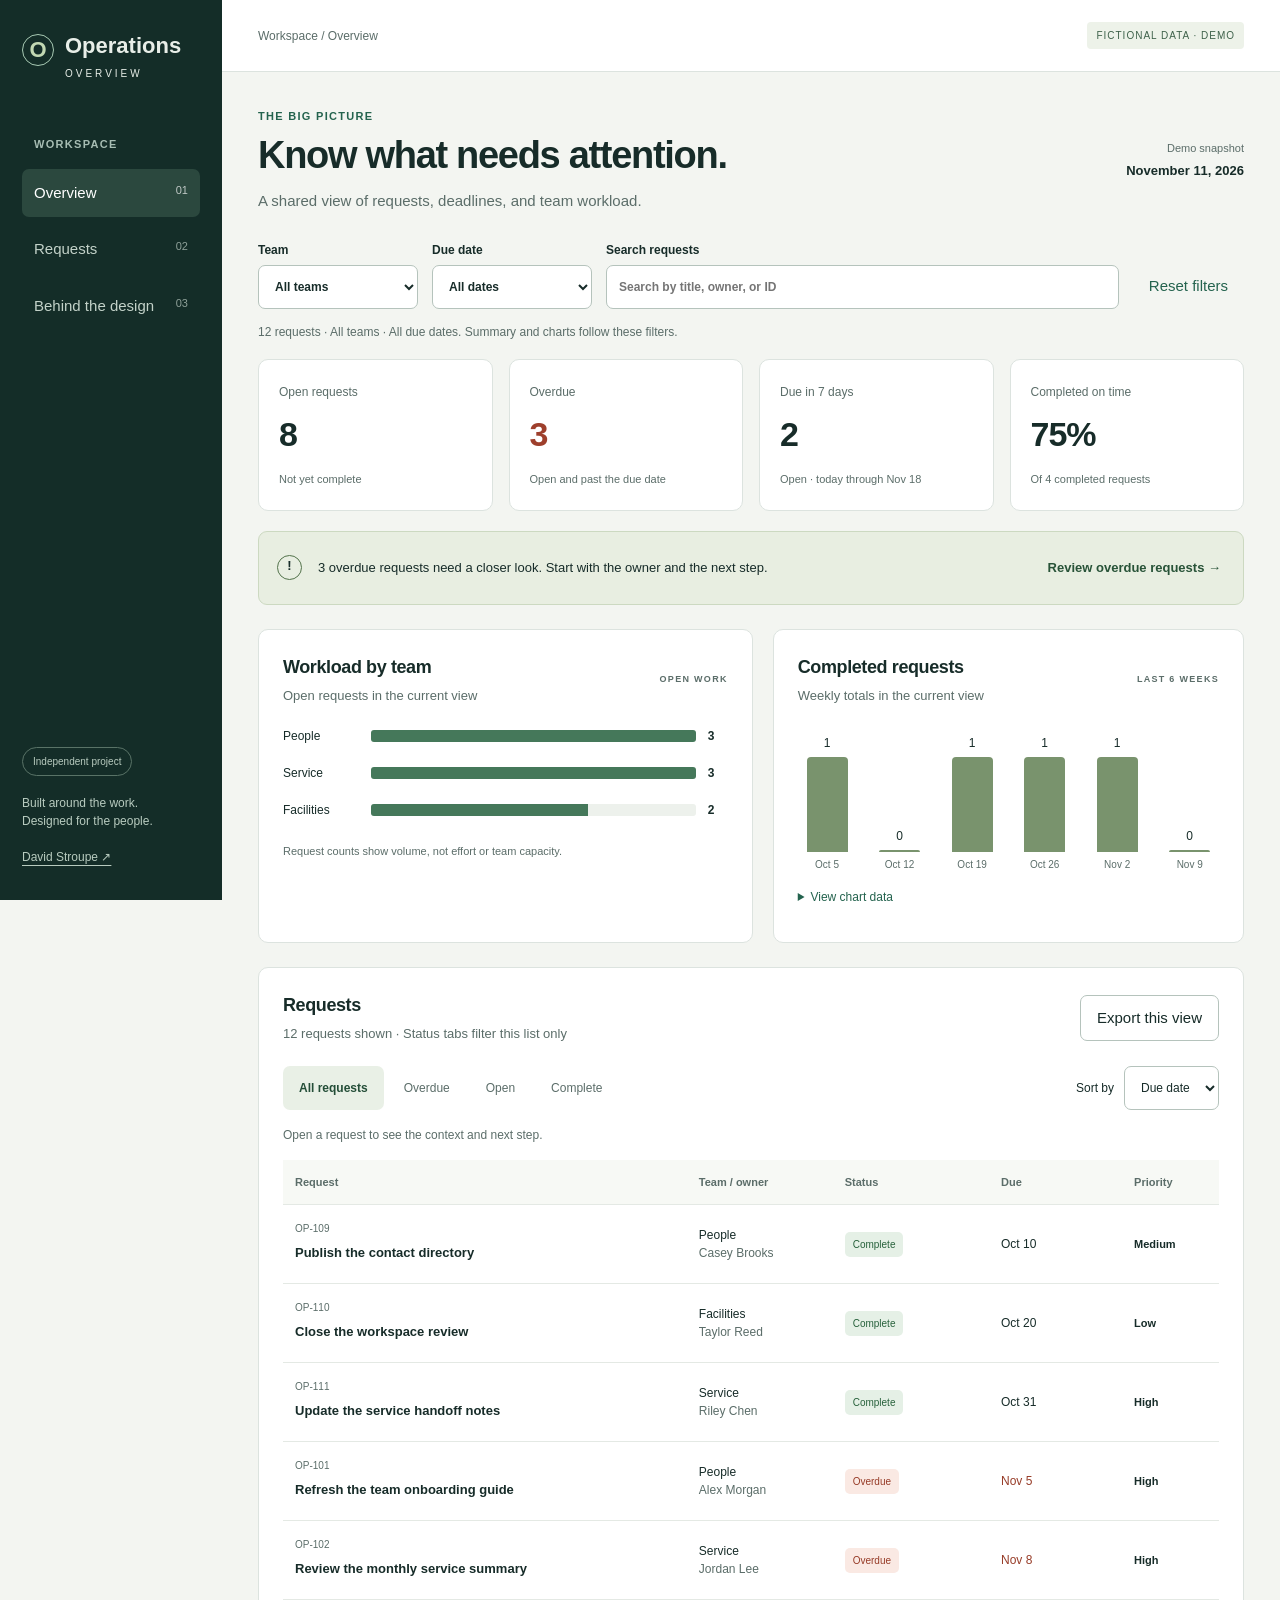
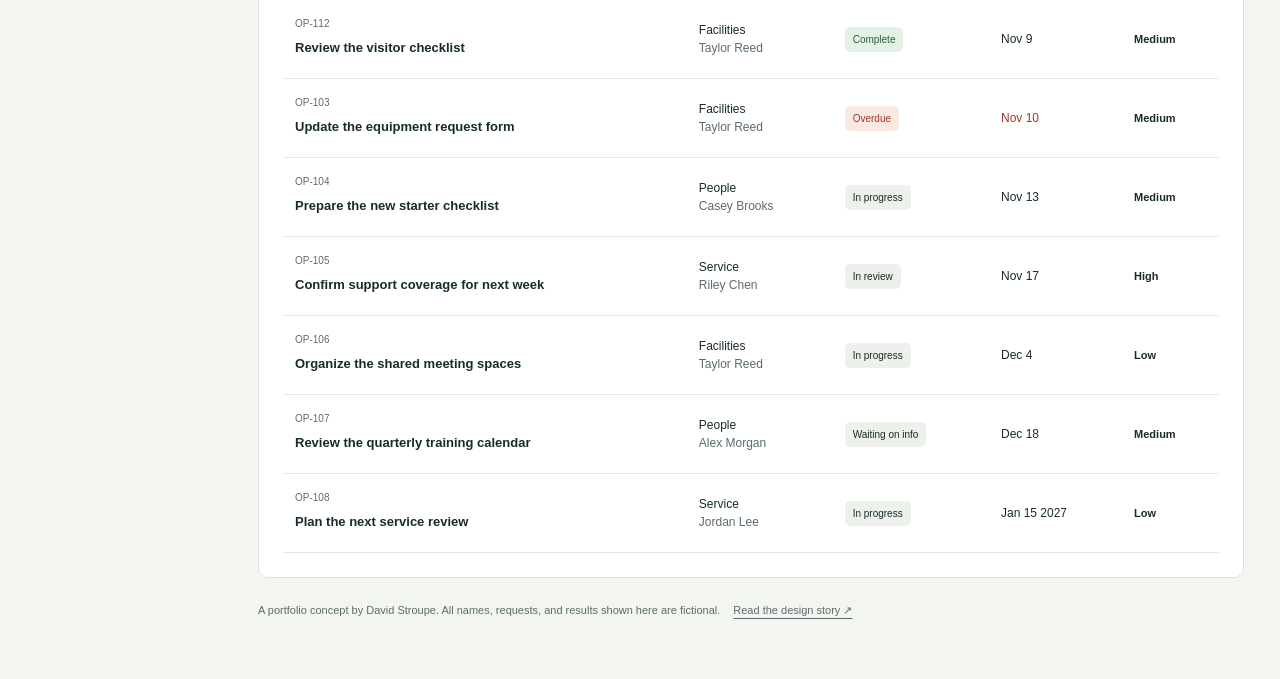
==== index.html @ dde77031 "Start Operations Overview with the demo and design story" ====
<!doctype html><html lang="en"><head><meta charset="utf-8"><meta name="viewport" content="width=device-width,initial-scale=1"><meta name="description" content="An independent operations dashboard concept by David Stroupe. Explore fictional requests, workload, and upcoming deadlines."><title>Operations Overview · Dashboard concept</title><link rel="stylesheet" href="style.css"><script src="data.js" defer></script><script src="app.js" defer></script></head><body>
<a class="skip" href="#main">Skip to dashboard</a>
<aside class="sidebar"><a class="brand" href="index.html"><span class="mark">O</span> Operations<br><span class="brand-sub">OVERVIEW</span></a><p class="navlabel">WORKSPACE</p><nav aria-label="Dashboard"><a class="selected" href="#main" aria-current="page">Overview <span>01</span></a><a href="#requests">Requests <span>02</span></a><a href="case-study.html">Behind the design <span>03</span></a></nav><div class="sidefoot"><span class="pill">Independent project</span><p>Built around the work.<br>Designed for the people.</p><a href="https://www.linkedin.com/in/david-stroupe/">David Stroupe ↗</a></div></aside>
<div class="workspace"><header><span>Workspace / Overview</span><span class="demo">FICTIONAL DATA · DEMO</span></header><main id="main" tabindex="-1"><div class="heading"><div><p class="eyebrow">THE BIG PICTURE</p><h1>Know what needs attention.</h1><p class="muted">A shared view of requests, deadlines, and team workload.</p></div><div class="snapshot">Demo snapshot<br><strong>November 11, 2026</strong></div></div>
<form id="filters" class="filters" aria-label="Filter dashboard"><label>Team<select id="team"><option value="all">All teams</option><option>People</option><option>Service</option><option>Facilities</option></select></label><label>Due date<select id="window"><option value="all">All dates</option><option value="30">Next 30 days</option><option value="60">Next 60 days</option><option value="90">Next 90 days</option></select></label><label class="search">Search requests<input id="search" type="search" placeholder="Search by title, owner, or ID"></label><button type="reset" class="quiet">Reset filters</button></form>
<p id="scope" class="scope" aria-live="polite"></p><section id="metrics" class="metrics" aria-label="Request summary"></section>
<div class="insight"><span class="insight-icon" aria-hidden="true">!</span><p id="insight-text"></p><button id="show-overdue">Review overdue requests →</button></div>
<div class="charts"><section class="panel"><div class="panel-heading"><div><h2>Workload by team</h2><p class="muted small">Open requests in the current view</p></div><span class="label">OPEN WORK</span></div><div id="workload"></div><p class="chartnote">Request counts show volume, not effort or team capacity.</p></section><section class="panel"><div class="panel-heading"><div><h2>Completed requests</h2><p class="muted small">Weekly totals in the current view</p></div><span class="label">LAST 6 WEEKS</span></div><div id="trend" class="trend"></div><details><summary>View chart data</summary><table id="trend-table"><caption>Completed requests by week</caption><thead><tr><th>Week starting</th><th>Completed</th></tr></thead><tbody></tbody></table></details></section></div>
<section class="panel request-panel" id="requests"><div class="panel-heading"><div><h2>Requests</h2><p id="result-count" class="muted small" aria-live="polite"></p></div><button id="export" class="outline">Export this view</button></div><div class="request-controls"><div class="tabs" aria-label="Request status"><button type="button" data-status="all" aria-pressed="true">All requests</button><button type="button" data-status="overdue" aria-pressed="false">Overdue</button><button type="button" data-status="open" aria-pressed="false">Open</button><button type="button" data-status="complete" aria-pressed="false">Complete</button></div><label>Sort by<select id="sort"><option value="due">Due date</option><option value="priority">Priority</option></select></label></div><p class="table-note">Open a request to see the context and next step.</p><div class="table-wrap"><table class="requests-table"><caption class="sr-only">Requests matching the selected filters</caption><thead><tr><th scope="col">Request</th><th scope="col">Team / owner</th><th scope="col">Status</th><th scope="col">Due</th><th scope="col">Priority</th></tr></thead><tbody id="rows"></tbody></table></div><div id="empty" class="empty" hidden><h3>No requests in this view.</h3><p>Try another team, a wider date range, or clear your search.</p><button id="empty-reset">Clear filters</button></div></section>
<p class="footer-note">A portfolio concept by David Stroupe. All names, requests, and results shown here are fictional. <a href="case-study.html">Read the design story ↗</a></p><p id="notice" class="sr-only" role="status"></p></main></div>
<dialog id="detail" aria-labelledby="detail-title"><div class="dialog-top"><span class="eyebrow">REQUEST DETAILS</span><button id="close-detail" aria-label="Close request details">Close ✕</button></div><div id="detail-body"></div></dialog>
</body></html>
---- style.css ----
:root{--ink:#172c29;--muted:#5b6d69;--green:#24634e;--line:#dce3df;--bg:#f3f5f1;--paper:#fff;--rust:#9e3f2c}*{box-sizing:border-box}html{scroll-behavior:smooth;scroll-padding-top:22px}body{margin:0;background:var(--bg);color:var(--ink);font:15px/1.5 Inter,-apple-system,BlinkMacSystemFont,'Segoe UI',sans-serif}a{color:inherit;text-underline-offset:4px}button,input,select{font:inherit}button,a,input,select,summary{-webkit-tap-highlight-color:transparent}button{cursor:pointer}button:disabled{cursor:default;opacity:.55}button:focus-visible,a:focus-visible,select:focus-visible,input:focus-visible,summary:focus-visible{outline:3px solid #126fba;outline-offset:4px}button{border:0;border-radius:7px;padding:11px 16px;color:#fff;background:var(--green);min-height:44px}a:hover{color:#32765d}h1,h2,h3,p{margin:0}h1{font-size:clamp(28px,3vw,38px);letter-spacing:-1.3px;line-height:1.2;margin:8px 0 12px}h2{font-size:18px;letter-spacing:-.4px}h3{font-size:20px}.muted{color:var(--muted)}.small{font-size:13px;margin-top:5px}.eyebrow,.label,.navlabel{font-size:11px;font-weight:700;letter-spacing:1.3px}.eyebrow{color:var(--green)}.sidebar{width:222px;position:fixed;inset:0 auto 0 0;background:#142d28;color:#e8eee8;padding:34px 22px;display:flex;flex-direction:column}.brand{text-decoration:none;font-size:22px;font-weight:650;line-height:1.1;position:relative;padding-left:43px}.brand-sub{font-size:10px;letter-spacing:3px;font-weight:400}.mark{position:absolute;left:0;top:0;border:1px solid #a7c9b3;border-radius:50%;height:32px;width:32px;display:grid;place-items:center;font-size:22px;color:#c2d8b3}.navlabel{color:#a7bdb3;margin:54px 12px 16px}nav a{display:flex;justify-content:space-between;text-decoration:none;border-radius:7px;padding:13px 12px;color:#c3d2c9;margin-bottom:8px}nav a span{font-size:11px;opacity:.7}.sidebar a:hover{color:#fff;background:#34574b}.selected{background:#2b483e;color:#fff}.sidefoot{margin-top:auto;font-size:12px;color:#b8cbbf}.sidefoot p{margin:18px 0}.pill{display:inline-block;border:1px solid #597367;border-radius:30px;font-size:10px;padding:6px 10px}.workspace{margin-left:222px}header{height:72px;padding:0 36px;border-bottom:1px solid var(--line);display:flex;justify-content:space-between;align-items:center;color:var(--muted);font-size:12px;background:#fff}.demo{font-size:10px;letter-spacing:1px;background:#edf2e9;padding:6px 9px;color:#3f624b;border-radius:4px}main{max-width:1510px;margin:auto;padding:36px}.heading{display:flex;justify-content:space-between;align-items:center;gap:20px;margin-bottom:28px}.snapshot{font-size:11px;text-align:right;color:var(--muted);min-width:145px}.snapshot strong{display:block;color:var(--ink);font-size:13px;margin-top:5px}.filters{display:flex;align-items:flex-end;gap:14px;flex-wrap:wrap}.filters label{font-size:12px;font-weight:600;display:grid;gap:6px;min-width:160px}.filters .search{flex:1;min-width:200px}input,select{border:1px solid #b5c3bc;border-radius:7px;background:#fff;padding:10px 12px;color:var(--ink);min-height:44px;max-width:100%}.quiet{background:transparent;color:var(--green)}.outline{background:#fff;color:var(--ink);border:1px solid #b5c3bc}.scope{font-size:12px;color:var(--muted);margin:14px 0 18px}.metrics{display:grid;grid-template-columns:repeat(4,1fr);gap:16px}.metric{background:var(--paper);border:1px solid var(--line);padding:20px;border-radius:10px}.metric label{font-size:12px;color:var(--muted)}.metric strong{display:block;font-size:34px;font-weight:600;letter-spacing:-1px;margin:7px 0}.metric small{font-size:11px;color:var(--muted)}.metric.alert strong{color:var(--rust)}.insight{display:flex;align-items:center;gap:16px;background:#e8eee1;border:1px solid #ccd9c1;border-radius:9px;padding:14px 18px;margin:20px 0 24px;font-size:13px}.insight-icon{border:1px solid #53734b;flex-shrink:0;border-radius:50%;height:25px;width:25px;text-align:center;font-weight:700}.insight p{flex:1}.insight button{background:transparent;color:#285338;font-weight:600;padding:4px;min-height:44px}.charts{display:grid;grid-template-columns:1.05fr 1fr;gap:20px;margin-bottom:24px}.panel{background:#fff;border:1px solid var(--line);border-radius:10px;padding:24px}.panel-heading{display:flex;align-items:center;justify-content:space-between;gap:16px;margin-bottom:22px}.label{font-size:9px;color:var(--muted);white-space:nowrap}.workload-row{display:grid;grid-template-columns:76px 1fr 20px;gap:12px;align-items:center;margin:19px 0;font-size:12px}.track{height:12px;background:#edf1ec;border-radius:3px;overflow:hidden}.track span{display:block;height:100%;background:#45785a}.chartnote{font-size:11px;color:var(--muted);margin-top:24px}.trend{height:145px;display:flex;gap:14px;align-items:flex-end}.week{flex:1;height:100%;display:flex;flex-direction:column;justify-content:flex-end;align-items:center;gap:5px;font-size:10px;color:var(--muted)}.week b{font-size:12px;color:var(--ink);font-weight:500}.week .bar{width:70%;background:#79936d;border-radius:4px 4px 0 0;min-height:2px}details{margin-top:16px;font-size:12px}summary{cursor:pointer;color:var(--green);min-height:30px}table{width:100%;border-collapse:collapse;text-align:left}th{font-size:11px;font-weight:600;color:var(--muted);background:#f7f9f5}td,th{padding:14px 12px;border-bottom:1px solid #e4e9e4}td{font-size:12px}.request-controls{display:flex;align-items:center;justify-content:space-between;gap:12px;flex-wrap:wrap}.tabs{display:flex;gap:4px;flex-wrap:wrap}.tabs button{color:var(--muted);background:transparent;font-size:12px}.tabs button[aria-pressed=true]{background:#e9f0e6;color:#244e38;font-weight:700}.request-controls label{font-size:12px;display:flex;align-items:center;gap:10px}.table-note{font-size:12px;color:var(--muted);margin:16px 0}.title-button{display:block;padding:0;background:none;color:var(--ink);text-align:left;font-size:13px;font-weight:600;min-height:32px}.title-button:hover{text-decoration:underline}.id{font-size:10px;color:var(--muted)}.badge{font-size:10px;padding:5px 8px;display:inline-block;border-radius:5px;background:#edf1ec;white-space:nowrap}.badge.overdue{background:#fae9e3;color:#973c28}.badge.complete{background:#e5f0e6;color:#27613b}.late{color:#973c28}.priority{font-weight:600;font-size:11px}.empty{text-align:center;padding:44px 20px}.empty p{color:var(--muted);margin:10px 0 20px}.footer-note{font-size:11px;color:var(--muted);margin:24px 0}.footer-note a{display:inline-block;margin-left:10px}dialog{border:1px solid var(--line);border-radius:14px;width:min(580px,calc(100% - 32px));padding:28px;color:var(--ink);box-shadow:0 30px 90px #10221d40}dialog::backdrop{background:#0c201bb3}.dialog-top{display:flex;justify-content:space-between;align-items:center;gap:16px;margin-bottom:24px}.dialog-top button{background:#edf1ec;color:var(--ink)}dialog h2{font-size:26px;margin:10px 0 20px}dialog h3{font-size:15px;margin:24px 0 8px}dialog dl{display:grid;grid-template-columns:1fr 1fr;gap:8px;font-size:13px}dialog dt{color:var(--muted)}dialog dd{margin:0}dialog p{font-size:14px}dialog .small{font-size:11px;margin-top:24px}.skip{position:fixed;top:-100px;left:16px;z-index:10;padding:12px;background:#fff;color:#142d28}.skip:focus{top:12px}.sr-only{position:absolute;width:1px;height:1px;overflow:hidden;clip:rect(0,0,0,0);white-space:nowrap}.story{max-width:900px;margin:auto;padding:45px 28px}.story h1{font-size:48px}.story h2{font-size:25px;margin:40px 0 12px}.story p,.story li{font-size:17px;line-height:1.8}.story p{margin:16px 0}.story .eyebrow{font-size:12px}.story blockquote{border-left:3px solid #577951;padding:5px 20px;margin:28px 0;background:#e9eee3}.story a{color:var(--green)}@media(max-width:1100px){.sidebar{width:185px;padding:28px 16px}.workspace{margin-left:185px}main{padding:26px}.charts{grid-template-columns:1fr}.metrics{gap:10px}.metric{padding:16px}.heading{align-items:flex-start}.snapshot{display:none}}@media(max-width:700px){.sidebar{position:static;width:auto;padding:18px 20px;display:block}.brand{display:inline-block;font-size:19px}.brand-sub{font-size:9px}.navlabel,.sidefoot{display:none}nav{display:flex;gap:12px;margin-top:18px}nav a{font-size:12px;padding:8px 10px;margin:0}nav a span{display:none}.workspace{margin:0}header{padding:0 20px;height:52px;font-size:11px}.demo{font-size:8px}main{padding:24px 18px}.heading{margin-bottom:22px}h1{font-size:30px}.heading .muted{font-size:14px}.filters{gap:12px}.filters label{min-width:0;width:calc(50% - 6px)}.filters .search{min-width:0;width:100%;flex:auto}.quiet{padding-left:0}.metrics{grid-template-columns:1fr 1fr;gap:10px}.metric strong{font-size:30px}.metric small{font-size:10px}.insight{flex-wrap:wrap;gap:12px;padding:16px}.insight p{flex:1;min-width:200px}.insight button{margin-left:37px;text-align:left}.panel{padding:18px}.panel-heading{align-items:flex-start}.panel-heading .label{display:none}.panel-heading button{font-size:11px;padding:9px}.request-controls{display:block}.tabs{gap:0;margin-bottom:16px}.tabs button{padding:9px 11px}.request-controls label{justify-content:flex-end}.requests-table thead{position:absolute;clip:rect(0,0,0,0);width:1px;height:1px;overflow:hidden}.requests-table,.requests-table tbody{display:block}.requests-table tr{display:grid;grid-template-columns:1fr 1fr;padding:15px 0;border-bottom:1px solid var(--line);gap:8px}.requests-table td{display:block;padding:0;border:0}.requests-table td:first-child{grid-column:1/-1;margin-bottom:6px}.requests-table td[data-label]:before{content:attr(data-label) ': ';color:var(--muted);font-size:10px}.title-button{font-size:14px}.footer-note a{display:block;margin:12px 0}.story h1{font-size:34px}dialog{padding:22px}.label{white-space:normal}}@media(prefers-reduced-motion:reduce){html{scroll-behavior:auto}}
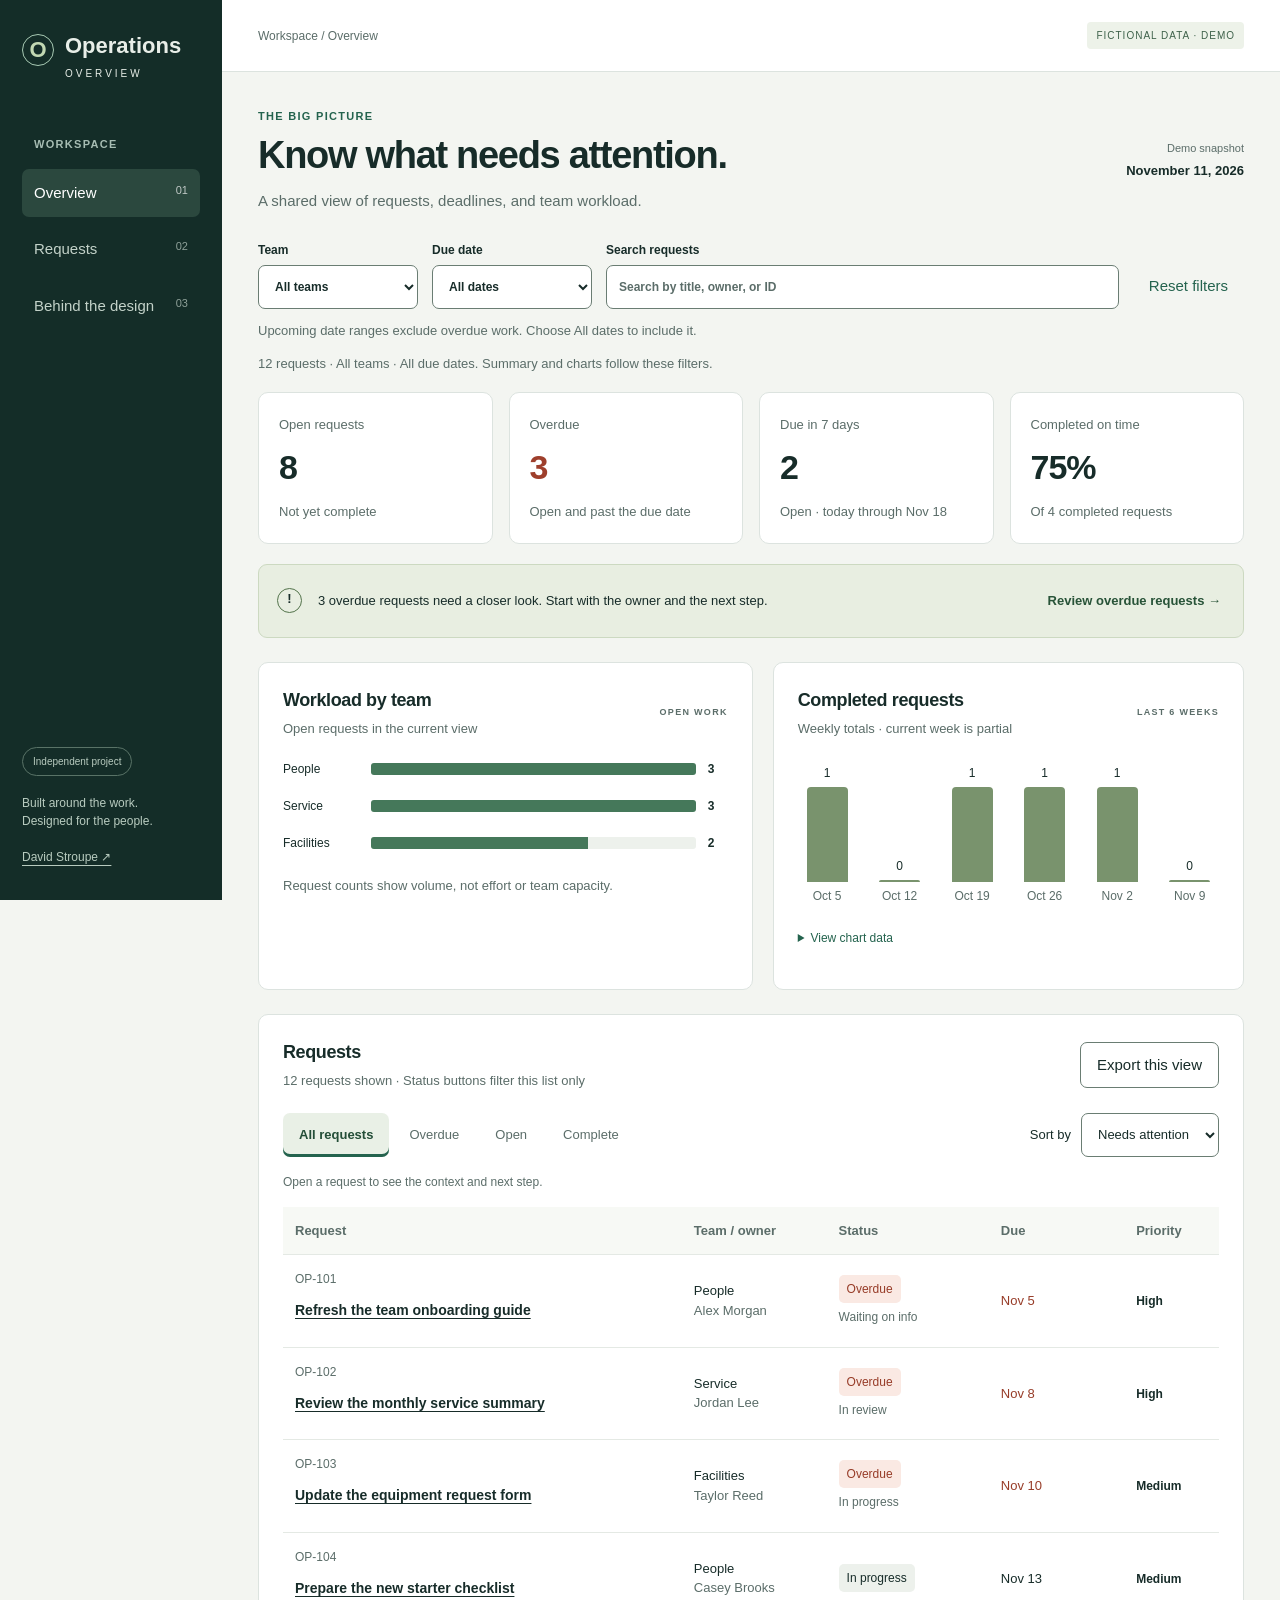
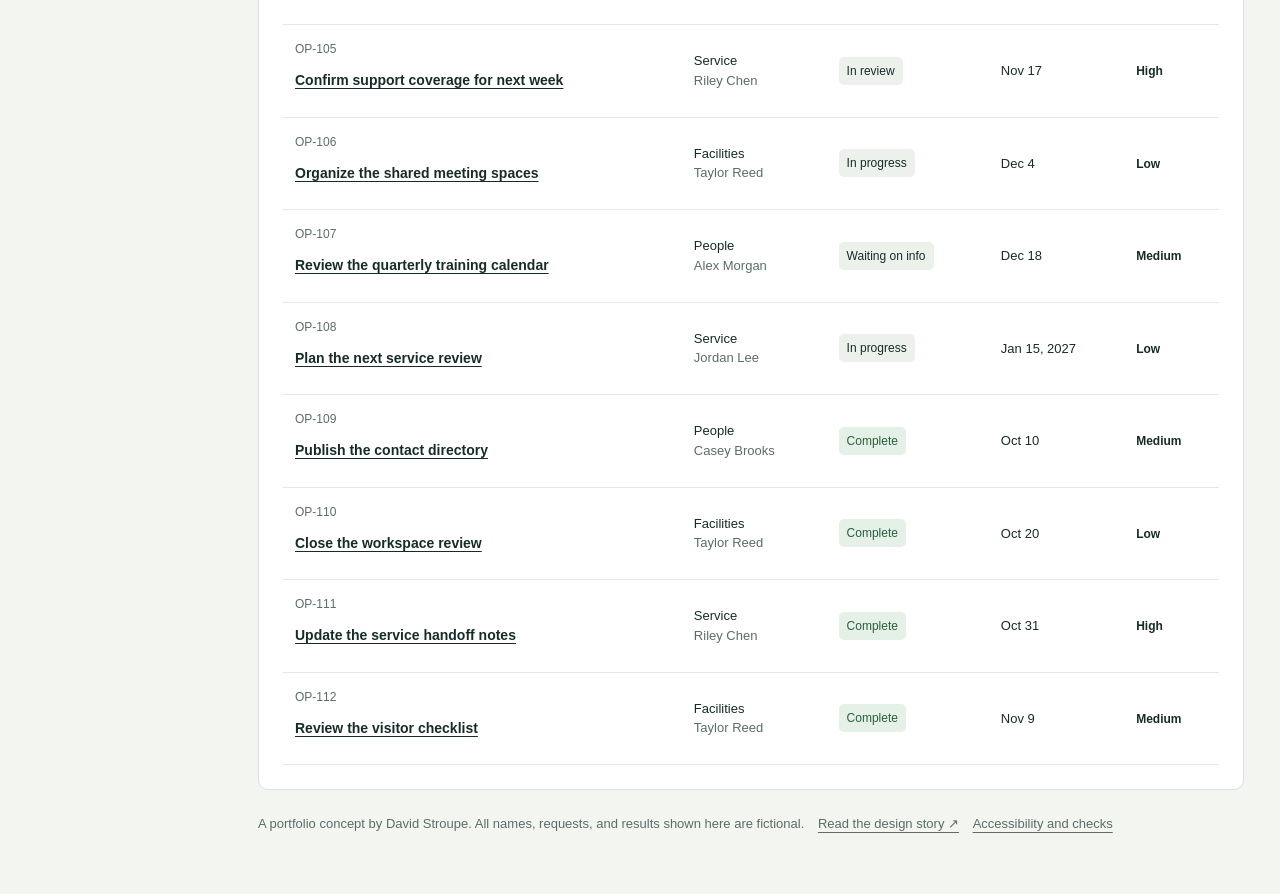
==== commit e759b5b9: "Improve dashboard clarity and document the readiness review" ====
--- a/index.html
+++ b/index.html
@@ -1,12 +1,12 @@
-<!doctype html><html lang="en"><head><meta charset="utf-8"><meta name="viewport" content="width=device-width,initial-scale=1"><meta name="description" content="An independent operations dashboard concept by David Stroupe. Explore fictional requests, workload, and upcoming deadlines."><title>Operations Overview · Dashboard concept</title><link rel="stylesheet" href="style.css"><script src="data.js" defer></script><script src="app.js" defer></script></head><body>
+<!doctype html><html lang="en"><head><meta charset="utf-8"><meta name="viewport" content="width=device-width,initial-scale=1"><meta name="description" content="An independent operations dashboard concept by David Stroupe. Explore fictional requests, workload, and upcoming deadlines."><title>Operations Overview · Dashboard concept</title><link rel="stylesheet" href="style.css"><script src="data.js" defer></script><script src="app.js" defer></script><meta name="theme-color" content="#142d28"><meta property="og:title" content="Operations Overview | David Stroupe"><meta property="og:description" content="An independent dashboard concept with fictional data, editable Figma layouts, and a working demo."><meta property="og:type" content="website"><meta property="og:image" content="https://dnstroupe.github.io/operations-overview/desktop.png"></head><body>
 <a class="skip" href="#main">Skip to dashboard</a>
 <aside class="sidebar"><a class="brand" href="index.html"><span class="mark">O</span> Operations<br><span class="brand-sub">OVERVIEW</span></a><p class="navlabel">WORKSPACE</p><nav aria-label="Dashboard"><a class="selected" href="#main" aria-current="page">Overview <span>01</span></a><a href="#requests">Requests <span>02</span></a><a href="case-study.html">Behind the design <span>03</span></a></nav><div class="sidefoot"><span class="pill">Independent project</span><p>Built around the work.<br>Designed for the people.</p><a href="https://www.linkedin.com/in/david-stroupe/">David Stroupe ↗</a></div></aside>
 <div class="workspace"><header><span>Workspace / Overview</span><span class="demo">FICTIONAL DATA · DEMO</span></header><main id="main" tabindex="-1"><div class="heading"><div><p class="eyebrow">THE BIG PICTURE</p><h1>Know what needs attention.</h1><p class="muted">A shared view of requests, deadlines, and team workload.</p></div><div class="snapshot">Demo snapshot<br><strong>November 11, 2026</strong></div></div>
 <form id="filters" class="filters" aria-label="Filter dashboard"><label>Team<select id="team"><option value="all">All teams</option><option>People</option><option>Service</option><option>Facilities</option></select></label><label>Due date<select id="window"><option value="all">All dates</option><option value="30">Next 30 days</option><option value="60">Next 60 days</option><option value="90">Next 90 days</option></select></label><label class="search">Search requests<input id="search" type="search" placeholder="Search by title, owner, or ID"></label><button type="reset" class="quiet">Reset filters</button></form>
-<p id="scope" class="scope" aria-live="polite"></p><section id="metrics" class="metrics" aria-label="Request summary"></section>
+<p class="filter-help">Upcoming date ranges exclude overdue work. Choose All dates to include it.</p><p id="scope" class="scope" aria-live="polite"></p><section id="metrics" class="metrics" aria-label="Request summary"></section>
 <div class="insight"><span class="insight-icon" aria-hidden="true">!</span><p id="insight-text"></p><button id="show-overdue">Review overdue requests →</button></div>
-<div class="charts"><section class="panel"><div class="panel-heading"><div><h2>Workload by team</h2><p class="muted small">Open requests in the current view</p></div><span class="label">OPEN WORK</span></div><div id="workload"></div><p class="chartnote">Request counts show volume, not effort or team capacity.</p></section><section class="panel"><div class="panel-heading"><div><h2>Completed requests</h2><p class="muted small">Weekly totals in the current view</p></div><span class="label">LAST 6 WEEKS</span></div><div id="trend" class="trend"></div><details><summary>View chart data</summary><table id="trend-table"><caption>Completed requests by week</caption><thead><tr><th>Week starting</th><th>Completed</th></tr></thead><tbody></tbody></table></details></section></div>
-<section class="panel request-panel" id="requests"><div class="panel-heading"><div><h2>Requests</h2><p id="result-count" class="muted small" aria-live="polite"></p></div><button id="export" class="outline">Export this view</button></div><div class="request-controls"><div class="tabs" aria-label="Request status"><button type="button" data-status="all" aria-pressed="true">All requests</button><button type="button" data-status="overdue" aria-pressed="false">Overdue</button><button type="button" data-status="open" aria-pressed="false">Open</button><button type="button" data-status="complete" aria-pressed="false">Complete</button></div><label>Sort by<select id="sort"><option value="due">Due date</option><option value="priority">Priority</option></select></label></div><p class="table-note">Open a request to see the context and next step.</p><div class="table-wrap"><table class="requests-table"><caption class="sr-only">Requests matching the selected filters</caption><thead><tr><th scope="col">Request</th><th scope="col">Team / owner</th><th scope="col">Status</th><th scope="col">Due</th><th scope="col">Priority</th></tr></thead><tbody id="rows"></tbody></table></div><div id="empty" class="empty" hidden><h3>No requests in this view.</h3><p>Try another team, a wider date range, or clear your search.</p><button id="empty-reset">Clear filters</button></div></section>
-<p class="footer-note">A portfolio concept by David Stroupe. All names, requests, and results shown here are fictional. <a href="case-study.html">Read the design story ↗</a></p><p id="notice" class="sr-only" role="status"></p></main></div>
+<div class="charts"><section class="panel"><div class="panel-heading"><div><h2>Workload by team</h2><p class="muted small">Open requests in the current view</p></div><span class="label">OPEN WORK</span></div><div id="workload"></div><p class="chartnote">Request counts show volume, not effort or team capacity.</p></section><section class="panel"><div class="panel-heading"><div><h2>Completed requests</h2><p class="muted small">Weekly totals · current week is partial</p></div><span class="label">LAST 6 WEEKS</span></div><div id="trend" class="trend"></div><details><summary>View chart data</summary><table id="trend-table"><caption>Completed requests by week</caption><thead><tr><th scope="col">Week starting</th><th scope="col">Completed</th></tr></thead><tbody></tbody></table></details></section></div>
+<section class="panel request-panel" id="requests"><div class="panel-heading"><div><h2>Requests</h2><p id="result-count" class="muted small" aria-live="polite"></p></div><button id="export" class="outline">Export this view</button></div><div class="request-controls"><div class="tabs" role="group" aria-label="Request status"><button type="button" data-status="all" aria-pressed="true">All requests</button><button type="button" data-status="overdue" aria-pressed="false">Overdue</button><button type="button" data-status="open" aria-pressed="false">Open</button><button type="button" data-status="complete" aria-pressed="false">Complete</button></div><label>Sort by<select id="sort"><option value="attention">Needs attention</option><option value="due">Due date</option><option value="priority">Priority</option></select></label></div><p class="table-note">Open a request to see the context and next step.</p><div class="table-wrap"><table class="requests-table"><caption class="sr-only">Requests matching the selected filters</caption><thead><tr><th scope="col">Request</th><th scope="col">Team / owner</th><th scope="col">Status</th><th scope="col">Due</th><th scope="col">Priority</th></tr></thead><tbody id="rows"></tbody></table></div><div id="empty" class="empty" hidden><h3>No requests in this view.</h3><p>Try another team, a wider date range, or clear your search.</p><button id="empty-reset">Clear filters</button></div></section>
+<noscript><p class="notice">The dashboard needs JavaScript for filters and data. You can still <a href="case-study.html">read the case study</a>.</p></noscript><p class="footer-note">A portfolio concept by David Stroupe. All names, requests, and results shown here are fictional. <a href="case-study.html">Read the design story ↗</a> <a href="accessibility.html">Accessibility and checks</a></p><p id="notice" class="sr-only" role="status"></p></main></div>
 <dialog id="detail" aria-labelledby="detail-title"><div class="dialog-top"><span class="eyebrow">REQUEST DETAILS</span><button id="close-detail" aria-label="Close request details">Close ✕</button></div><div id="detail-body"></div></dialog>
 </body></html>
--- a/style.css
+++ b/style.css
@@ -1 +1,28 @@
-:root{--ink:#172c29;--muted:#5b6d69;--green:#24634e;--line:#dce3df;--bg:#f3f5f1;--paper:#fff;--rust:#9e3f2c}*{box-sizing:border-box}html{scroll-behavior:smooth;scroll-padding-top:22px}body{margin:0;background:var(--bg);color:var(--ink);font:15px/1.5 Inter,-apple-system,BlinkMacSystemFont,'Segoe UI',sans-serif}a{color:inherit;text-underline-offset:4px}button,input,select{font:inherit}button,a,input,select,summary{-webkit-tap-highlight-color:transparent}button{cursor:pointer}button:disabled{cursor:default;opacity:.55}button:focus-visible,a:focus-visible,select:focus-visible,input:focus-visible,summary:focus-visible{outline:3px solid #126fba;outline-offset:4px}button{border:0;border-radius:7px;padding:11px 16px;color:#fff;background:var(--green);min-height:44px}a:hover{color:#32765d}h1,h2,h3,p{margin:0}h1{font-size:clamp(28px,3vw,38px);letter-spacing:-1.3px;line-height:1.2;margin:8px 0 12px}h2{font-size:18px;letter-spacing:-.4px}h3{font-size:20px}.muted{color:var(--muted)}.small{font-size:13px;margin-top:5px}.eyebrow,.label,.navlabel{font-size:11px;font-weight:700;letter-spacing:1.3px}.eyebrow{color:var(--green)}.sidebar{width:222px;position:fixed;inset:0 auto 0 0;background:#142d28;color:#e8eee8;padding:34px 22px;display:flex;flex-direction:column}.brand{text-decoration:none;font-size:22px;font-weight:650;line-height:1.1;position:relative;padding-left:43px}.brand-sub{font-size:10px;letter-spacing:3px;font-weight:400}.mark{position:absolute;left:0;top:0;border:1px solid #a7c9b3;border-radius:50%;height:32px;width:32px;display:grid;place-items:center;font-size:22px;color:#c2d8b3}.navlabel{color:#a7bdb3;margin:54px 12px 16px}nav a{display:flex;justify-content:space-between;text-decoration:none;border-radius:7px;padding:13px 12px;color:#c3d2c9;margin-bottom:8px}nav a span{font-size:11px;opacity:.7}.sidebar a:hover{color:#fff;background:#34574b}.selected{background:#2b483e;color:#fff}.sidefoot{margin-top:auto;font-size:12px;color:#b8cbbf}.sidefoot p{margin:18px 0}.pill{display:inline-block;border:1px solid #597367;border-radius:30px;font-size:10px;padding:6px 10px}.workspace{margin-left:222px}header{height:72px;padding:0 36px;border-bottom:1px solid var(--line);display:flex;justify-content:space-between;align-items:center;color:var(--muted);font-size:12px;background:#fff}.demo{font-size:10px;letter-spacing:1px;background:#edf2e9;padding:6px 9px;color:#3f624b;border-radius:4px}main{max-width:1510px;margin:auto;padding:36px}.heading{display:flex;justify-content:space-between;align-items:center;gap:20px;margin-bottom:28px}.snapshot{font-size:11px;text-align:right;color:var(--muted);min-width:145px}.snapshot strong{display:block;color:var(--ink);font-size:13px;margin-top:5px}.filters{display:flex;align-items:flex-end;gap:14px;flex-wrap:wrap}.filters label{font-size:12px;font-weight:600;display:grid;gap:6px;min-width:160px}.filters .search{flex:1;min-width:200px}input,select{border:1px solid #b5c3bc;border-radius:7px;background:#fff;padding:10px 12px;color:var(--ink);min-height:44px;max-width:100%}.quiet{background:transparent;color:var(--green)}.outline{background:#fff;color:var(--ink);border:1px solid #b5c3bc}.scope{font-size:12px;color:var(--muted);margin:14px 0 18px}.metrics{display:grid;grid-template-columns:repeat(4,1fr);gap:16px}.metric{background:var(--paper);border:1px solid var(--line);padding:20px;border-radius:10px}.metric label{font-size:12px;color:var(--muted)}.metric strong{display:block;font-size:34px;font-weight:600;letter-spacing:-1px;margin:7px 0}.metric small{font-size:11px;color:var(--muted)}.metric.alert strong{color:var(--rust)}.insight{display:flex;align-items:center;gap:16px;background:#e8eee1;border:1px solid #ccd9c1;border-radius:9px;padding:14px 18px;margin:20px 0 24px;font-size:13px}.insight-icon{border:1px solid #53734b;flex-shrink:0;border-radius:50%;height:25px;width:25px;text-align:center;font-weight:700}.insight p{flex:1}.insight button{background:transparent;color:#285338;font-weight:600;padding:4px;min-height:44px}.charts{display:grid;grid-template-columns:1.05fr 1fr;gap:20px;margin-bottom:24px}.panel{background:#fff;border:1px solid var(--line);border-radius:10px;padding:24px}.panel-heading{display:flex;align-items:center;justify-content:space-between;gap:16px;margin-bottom:22px}.label{font-size:9px;color:var(--muted);white-space:nowrap}.workload-row{display:grid;grid-template-columns:76px 1fr 20px;gap:12px;align-items:center;margin:19px 0;font-size:12px}.track{height:12px;background:#edf1ec;border-radius:3px;overflow:hidden}.track span{display:block;height:100%;background:#45785a}.chartnote{font-size:11px;color:var(--muted);margin-top:24px}.trend{height:145px;display:flex;gap:14px;align-items:flex-end}.week{flex:1;height:100%;display:flex;flex-direction:column;justify-content:flex-end;align-items:center;gap:5px;font-size:10px;color:var(--muted)}.week b{font-size:12px;color:var(--ink);font-weight:500}.week .bar{width:70%;background:#79936d;border-radius:4px 4px 0 0;min-height:2px}details{margin-top:16px;font-size:12px}summary{cursor:pointer;color:var(--green);min-height:30px}table{width:100%;border-collapse:collapse;text-align:left}th{font-size:11px;font-weight:600;color:var(--muted);background:#f7f9f5}td,th{padding:14px 12px;border-bottom:1px solid #e4e9e4}td{font-size:12px}.request-controls{display:flex;align-items:center;justify-content:space-between;gap:12px;flex-wrap:wrap}.tabs{display:flex;gap:4px;flex-wrap:wrap}.tabs button{color:var(--muted);background:transparent;font-size:12px}.tabs button[aria-pressed=true]{background:#e9f0e6;color:#244e38;font-weight:700}.request-controls label{font-size:12px;display:flex;align-items:center;gap:10px}.table-note{font-size:12px;color:var(--muted);margin:16px 0}.title-button{display:block;padding:0;background:none;color:var(--ink);text-align:left;font-size:13px;font-weight:600;min-height:32px}.title-button:hover{text-decoration:underline}.id{font-size:10px;color:var(--muted)}.badge{font-size:10px;padding:5px 8px;display:inline-block;border-radius:5px;background:#edf1ec;white-space:nowrap}.badge.overdue{background:#fae9e3;color:#973c28}.badge.complete{background:#e5f0e6;color:#27613b}.late{color:#973c28}.priority{font-weight:600;font-size:11px}.empty{text-align:center;padding:44px 20px}.empty p{color:var(--muted);margin:10px 0 20px}.footer-note{font-size:11px;color:var(--muted);margin:24px 0}.footer-note a{display:inline-block;margin-left:10px}dialog{border:1px solid var(--line);border-radius:14px;width:min(580px,calc(100% - 32px));padding:28px;color:var(--ink);box-shadow:0 30px 90px #10221d40}dialog::backdrop{background:#0c201bb3}.dialog-top{display:flex;justify-content:space-between;align-items:center;gap:16px;margin-bottom:24px}.dialog-top button{background:#edf1ec;color:var(--ink)}dialog h2{font-size:26px;margin:10px 0 20px}dialog h3{font-size:15px;margin:24px 0 8px}dialog dl{display:grid;grid-template-columns:1fr 1fr;gap:8px;font-size:13px}dialog dt{color:var(--muted)}dialog dd{margin:0}dialog p{font-size:14px}dialog .small{font-size:11px;margin-top:24px}.skip{position:fixed;top:-100px;left:16px;z-index:10;padding:12px;background:#fff;color:#142d28}.skip:focus{top:12px}.sr-only{position:absolute;width:1px;height:1px;overflow:hidden;clip:rect(0,0,0,0);white-space:nowrap}.story{max-width:900px;margin:auto;padding:45px 28px}.story h1{font-size:48px}.story h2{font-size:25px;margin:40px 0 12px}.story p,.story li{font-size:17px;line-height:1.8}.story p{margin:16px 0}.story .eyebrow{font-size:12px}.story blockquote{border-left:3px solid #577951;padding:5px 20px;margin:28px 0;background:#e9eee3}.story a{color:var(--green)}@media(max-width:1100px){.sidebar{width:185px;padding:28px 16px}.workspace{margin-left:185px}main{padding:26px}.charts{grid-template-columns:1fr}.metrics{gap:10px}.metric{padding:16px}.heading{align-items:flex-start}.snapshot{display:none}}@media(max-width:700px){.sidebar{position:static;width:auto;padding:18px 20px;display:block}.brand{display:inline-block;font-size:19px}.brand-sub{font-size:9px}.navlabel,.sidefoot{display:none}nav{display:flex;gap:12px;margin-top:18px}nav a{font-size:12px;padding:8px 10px;margin:0}nav a span{display:none}.workspace{margin:0}header{padding:0 20px;height:52px;font-size:11px}.demo{font-size:8px}main{padding:24px 18px}.heading{margin-bottom:22px}h1{font-size:30px}.heading .muted{font-size:14px}.filters{gap:12px}.filters label{min-width:0;width:calc(50% - 6px)}.filters .search{min-width:0;width:100%;flex:auto}.quiet{padding-left:0}.metrics{grid-template-columns:1fr 1fr;gap:10px}.metric strong{font-size:30px}.metric small{font-size:10px}.insight{flex-wrap:wrap;gap:12px;padding:16px}.insight p{flex:1;min-width:200px}.insight button{margin-left:37px;text-align:left}.panel{padding:18px}.panel-heading{align-items:flex-start}.panel-heading .label{display:none}.panel-heading button{font-size:11px;padding:9px}.request-controls{display:block}.tabs{gap:0;margin-bottom:16px}.tabs button{padding:9px 11px}.request-controls label{justify-content:flex-end}.requests-table thead{position:absolute;clip:rect(0,0,0,0);width:1px;height:1px;overflow:hidden}.requests-table,.requests-table tbody{display:block}.requests-table tr{display:grid;grid-template-columns:1fr 1fr;padding:15px 0;border-bottom:1px solid var(--line);gap:8px}.requests-table td{display:block;padding:0;border:0}.requests-table td:first-child{grid-column:1/-1;margin-bottom:6px}.requests-table td[data-label]:before{content:attr(data-label) ': ';color:var(--muted);font-size:10px}.title-button{font-size:14px}.footer-note a{display:block;margin:12px 0}.story h1{font-size:34px}dialog{padding:22px}.label{white-space:normal}}@media(prefers-reduced-motion:reduce){html{scroll-behavior:auto}}
+:root{--ink:#172c29;--muted:#5b6d69;--green:#24634e;--line:#dce3df;--bg:#f3f5f1;--paper:#fff;--rust:#9e3f2c}*{box-sizing:border-box}html{scroll-behavior:smooth;scroll-padding-top:22px}body{margin:0;background:var(--bg);color:var(--ink);font:15px/1.5 Inter,-apple-system,BlinkMacSystemFont,'Segoe UI',sans-serif}a{color:inherit;text-underline-offset:4px}button,input,select{font:inherit}button,a,input,select,summary{-webkit-tap-highlight-color:transparent}button{cursor:pointer}button:disabled{cursor:default;opacity:.55}button:focus-visible,a:focus-visible,select:focus-visible,input:focus-visible,summary:focus-visible{outline:3px solid #126fba;outline-offset:4px}button{border:0;border-radius:7px;padding:11px 16px;color:#fff;background:var(--green);min-height:44px}a:hover{color:#32765d}h1,h2,h3,p{margin:0}h1{font-size:clamp(28px,3vw,38px);letter-spacing:-1.3px;line-height:1.2;margin:8px 0 12px}h2{font-size:18px;letter-spacing:-.4px}h3{font-size:20px}.muted{color:var(--muted)}.small{font-size:13px;margin-top:5px}.eyebrow,.label,.navlabel{font-size:11px;font-weight:700;letter-spacing:1.3px}.eyebrow{color:var(--green)}.sidebar{width:222px;position:fixed;inset:0 auto 0 0;background:#142d28;color:#e8eee8;padding:34px 22px;display:flex;flex-direction:column}.brand{text-decoration:none;font-size:22px;font-weight:650;line-height:1.1;position:relative;padding-left:43px}.brand-sub{font-size:10px;letter-spacing:3px;font-weight:400}.mark{position:absolute;left:0;top:0;border:1px solid #a7c9b3;border-radius:50%;height:32px;width:32px;display:grid;place-items:center;font-size:22px;color:#c2d8b3}.navlabel{color:#a7bdb3;margin:54px 12px 16px}nav a{display:flex;justify-content:space-between;text-decoration:none;border-radius:7px;padding:13px 12px;color:#c3d2c9;margin-bottom:8px}nav a span{font-size:11px;opacity:.7}.sidebar a:hover{color:#fff;background:#34574b}.selected{background:#2b483e;color:#fff}.sidefoot{margin-top:auto;font-size:12px;color:#b8cbbf}.sidefoot p{margin:18px 0}.pill{display:inline-block;border:1px solid #597367;border-radius:30px;font-size:10px;padding:6px 10px}.workspace{margin-left:222px}header{height:72px;padding:0 36px;border-bottom:1px solid var(--line);display:flex;justify-content:space-between;align-items:center;color:var(--muted);font-size:12px;background:#fff}.demo{font-size:10px;letter-spacing:1px;background:#edf2e9;padding:6px 9px;color:#3f624b;border-radius:4px}main{max-width:1510px;margin:auto;padding:36px}.heading{display:flex;justify-content:space-between;align-items:center;gap:20px;margin-bottom:28px}.snapshot{font-size:11px;text-align:right;color:var(--muted);min-width:145px}.snapshot strong{display:block;color:var(--ink);font-size:13px;margin-top:5px}.filters{display:flex;align-items:flex-end;gap:14px;flex-wrap:wrap}.filters label{font-size:12px;font-weight:600;display:grid;gap:6px;min-width:160px}.filters .search{flex:1;min-width:200px}input,select{border:1px solid #6a7d73;border-radius:7px;background:#fff;padding:10px 12px;color:var(--ink);min-height:44px;max-width:100%}.quiet{background:transparent;color:var(--green)}.outline{background:#fff;color:var(--ink);border:1px solid #6a7d73}.scope{font-size:12px;color:var(--muted);margin:14px 0 18px}.metrics{display:grid;grid-template-columns:repeat(4,1fr);gap:16px}.metric{background:var(--paper);border:1px solid var(--line);padding:20px;border-radius:10px}.metric .metric-label{font-size:12px;color:var(--muted)}.metric strong{display:block;font-size:34px;font-weight:600;letter-spacing:-1px;margin:7px 0}.metric small{font-size:11px;color:var(--muted)}.metric.alert strong{color:var(--rust)}.insight{display:flex;align-items:center;gap:16px;background:#e8eee1;border:1px solid #ccd9c1;border-radius:9px;padding:14px 18px;margin:20px 0 24px;font-size:13px}.insight-icon{border:1px solid #53734b;flex-shrink:0;border-radius:50%;height:25px;width:25px;text-align:center;font-weight:700}.insight p{flex:1}.insight button{background:transparent;color:#285338;font-weight:600;padding:4px;min-height:44px}.charts{display:grid;grid-template-columns:1.05fr 1fr;gap:20px;margin-bottom:24px}.panel{background:#fff;border:1px solid var(--line);border-radius:10px;padding:24px}.panel-heading{display:flex;align-items:center;justify-content:space-between;gap:16px;margin-bottom:22px}.label{font-size:9px;color:var(--muted);white-space:nowrap}.workload-row{display:grid;grid-template-columns:76px 1fr 20px;gap:12px;align-items:center;margin:19px 0;font-size:12px}.track{height:12px;background:#edf1ec;border-radius:3px;overflow:hidden}.track span{display:block;height:100%;background:#45785a}.chartnote{font-size:11px;color:var(--muted);margin-top:24px}.trend{height:145px;display:flex;gap:14px;align-items:flex-end}.week{flex:1;height:100%;display:flex;flex-direction:column;justify-content:flex-end;align-items:center;gap:5px;font-size:10px;color:var(--muted)}.week b{font-size:12px;color:var(--ink);font-weight:500}.week .bar{width:70%;background:#79936d;border-radius:4px 4px 0 0;min-height:2px}details{margin-top:16px;font-size:12px}summary{cursor:pointer;color:var(--green);min-height:30px}table{width:100%;border-collapse:collapse;text-align:left}th{font-size:11px;font-weight:600;color:var(--muted);background:#f7f9f5}td,th{padding:14px 12px;border-bottom:1px solid #e4e9e4}td{font-size:12px}.request-controls{display:flex;align-items:center;justify-content:space-between;gap:12px;flex-wrap:wrap}.tabs{display:flex;gap:4px;flex-wrap:wrap}.tabs button{color:var(--muted);background:transparent;font-size:12px}.tabs button[aria-pressed=true]{background:#e9f0e6;color:#244e38;font-weight:700}.request-controls label{font-size:12px;display:flex;align-items:center;gap:10px}.table-note{font-size:12px;color:var(--muted);margin:16px 0}.title-button{display:block;padding:0;background:none;color:var(--ink);text-align:left;font-size:13px;font-weight:600;min-height:32px}.title-button:hover{text-decoration:underline}.id{font-size:10px;color:var(--muted)}.badge{font-size:10px;padding:5px 8px;display:inline-block;border-radius:5px;background:#edf1ec;white-space:nowrap}.badge.overdue{background:#fae9e3;color:#973c28}.badge.complete{background:#e5f0e6;color:#27613b}.late{color:#973c28}.priority{font-weight:600;font-size:11px}.empty{text-align:center;padding:44px 20px}.empty p{color:var(--muted);margin:10px 0 20px}.footer-note{font-size:11px;color:var(--muted);margin:24px 0}.footer-note a{display:inline-block;margin-left:10px}dialog{border:1px solid var(--line);border-radius:14px;width:min(580px,calc(100% - 32px));padding:28px;color:var(--ink);box-shadow:0 30px 90px #10221d40}dialog::backdrop{background:#0c201bb3}.dialog-top{display:flex;justify-content:space-between;align-items:center;gap:16px;margin-bottom:24px}.dialog-top button{background:#edf1ec;color:var(--ink)}dialog h2{font-size:26px;margin:10px 0 20px}dialog h3{font-size:15px;margin:24px 0 8px}dialog dl{display:grid;grid-template-columns:1fr 1fr;gap:8px;font-size:13px}dialog dt{color:var(--muted)}dialog dd{margin:0}dialog p{font-size:14px}dialog .small{font-size:11px;margin-top:24px}.skip{position:fixed;top:-100px;left:16px;z-index:10;padding:12px;background:#fff;color:#142d28}.skip:focus{top:12px}.sr-only{position:absolute;width:1px;height:1px;overflow:hidden;clip:rect(0,0,0,0);white-space:nowrap}.story{max-width:900px;margin:auto;padding:45px 28px}.story h1{font-size:48px}.story h2{font-size:25px;margin:40px 0 12px}.story p,.story li{font-size:17px;line-height:1.8}.story p{margin:16px 0}.story .eyebrow{font-size:12px}.story blockquote{border-left:3px solid #577951;padding:5px 20px;margin:28px 0;background:#e9eee3}.story a{color:var(--green)}@media(max-width:1100px){.sidebar{width:185px;padding:28px 16px}.workspace{margin-left:185px}main{padding:26px}.charts{grid-template-columns:1fr}.metrics{gap:10px}.metric{padding:16px}.heading{align-items:flex-start}.snapshot{display:none}}@media(max-width:700px){.sidebar{position:static;width:auto;padding:18px 20px;display:block}.brand{display:inline-block;font-size:19px}.brand-sub{font-size:9px}.navlabel,.sidefoot{display:none}nav{display:flex;gap:12px;margin-top:18px}nav a{font-size:12px;padding:8px 10px;margin:0}nav a span{display:none}.workspace{margin:0}header{padding:0 20px;height:52px;font-size:11px}.demo{font-size:8px}main{padding:24px 18px}.heading{margin-bottom:22px}h1{font-size:30px}.heading .muted{font-size:14px}.filters{gap:12px}.filters label{min-width:0;width:calc(50% - 6px)}.filters .search{min-width:0;width:100%;flex:auto}.quiet{padding-left:0}.metrics{grid-template-columns:1fr 1fr;gap:10px}.metric strong{font-size:30px}.metric small{font-size:10px}.insight{flex-wrap:wrap;gap:12px;padding:16px}.insight p{flex:1;min-width:200px}.insight button{margin-left:37px;text-align:left}.panel{padding:18px}.panel-heading{align-items:flex-start}.panel-heading .label{display:none}.panel-heading button{font-size:11px;padding:9px}.request-controls{display:block}.tabs{gap:0;margin-bottom:16px}.tabs button{padding:9px 11px}.request-controls label{justify-content:flex-end}.requests-table thead{position:absolute;clip:rect(0,0,0,0);width:1px;height:1px;overflow:hidden}.requests-table,.requests-table tbody{display:block}.requests-table tr{display:grid;grid-template-columns:1fr 1fr;padding:15px 0;border-bottom:1px solid var(--line);gap:8px}.requests-table td{display:block;padding:0;border:0}.requests-table td:first-child{grid-column:1/-1;margin-bottom:6px}.requests-table td[data-label]:before{content:attr(data-label) ': ';color:var(--muted);font-size:10px}.title-button{font-size:14px}.footer-note a{display:block;margin:12px 0}.story h1{font-size:34px}dialog{padding:22px}.label{white-space:normal}}@media(prefers-reduced-motion:reduce){html{scroll-behavior:auto}}
+
+/* Review improvements: clearer controls, readable detail, and small screens. */
+.sidebar a:focus-visible{outline-color:#a8e0d0}
+input::placeholder{color:#5b6d69;opacity:1}
+button:not(:disabled):hover{filter:brightness(.94)}
+.tabs button[aria-pressed=true]{box-shadow:inset 0 -3px #24634e}
+.filter-help{font-size:13px;color:var(--muted);margin-top:12px}
+.metric .metric-label,.metric small,.chartnote,.footer-note,.scope{font-size:13px}
+th,td,.tabs button,.request-controls label{font-size:13px}
+.title-button{min-height:44px;font-size:14px;text-decoration:underline;text-underline-offset:3px}
+.badge,.id,.priority,.week{font-size:12px}
+.work-status{display:block;margin-top:5px;color:var(--muted);font-size:12px}
+summary{padding:8px 0;min-height:44px}
+.snapshot{display:block}
+.panel,.heading>div,.metric{min-width:0}
+.story img{width:100%;height:auto;border-radius:10px;border:1px solid var(--line)}
+.story figure{margin:28px 0}.story figcaption{font-size:14px;color:var(--muted);margin-top:10px}
+.story .facts-grid{display:grid;grid-template-columns:1fr 1fr;gap:16px;background:white;padding:24px;border:1px solid var(--line);border-radius:10px}
+.story dt{font-size:13px;font-weight:700;color:var(--muted)}.story dd{margin:5px 0 12px;font-size:16px}
+.story .jump-links{display:flex;flex-wrap:wrap;gap:12px 24px;margin:24px 0}
+.story .jump-links a{min-height:44px;display:inline-flex;align-items:center}
+.story .decision{border-top:1px solid var(--line);padding-top:20px;margin-top:24px}
+.story .decision h3{font-size:19px}.story .decision p{font-size:16px}
+.story .status-note,.notice{background:#e8eee1;padding:18px;border-radius:8px}
+@media(max-width:1100px){.heading{flex-wrap:wrap}.snapshot{text-align:left}}
+@media(max-width:700px){.heading{display:block}.snapshot{margin-top:16px}.metric small{font-size:12px}.metric .metric-label{font-size:13px}.insight p{min-width:0}.insight button{margin-left:0}.panel-heading{flex-wrap:wrap}.filters select,.filters input{font-size:16px}.story .facts-grid{grid-template-columns:1fr}.requests-table tr{gap:12px}.story h1{overflow-wrap:break-word}.request-controls select{max-width:65%}}
+@media(forced-colors:active){button,input,select,.badge,.track,.bar{border:1px solid ButtonText}.tabs button[aria-pressed=true]{outline:2px solid Highlight}.track span,.week .bar{background:CanvasText}}
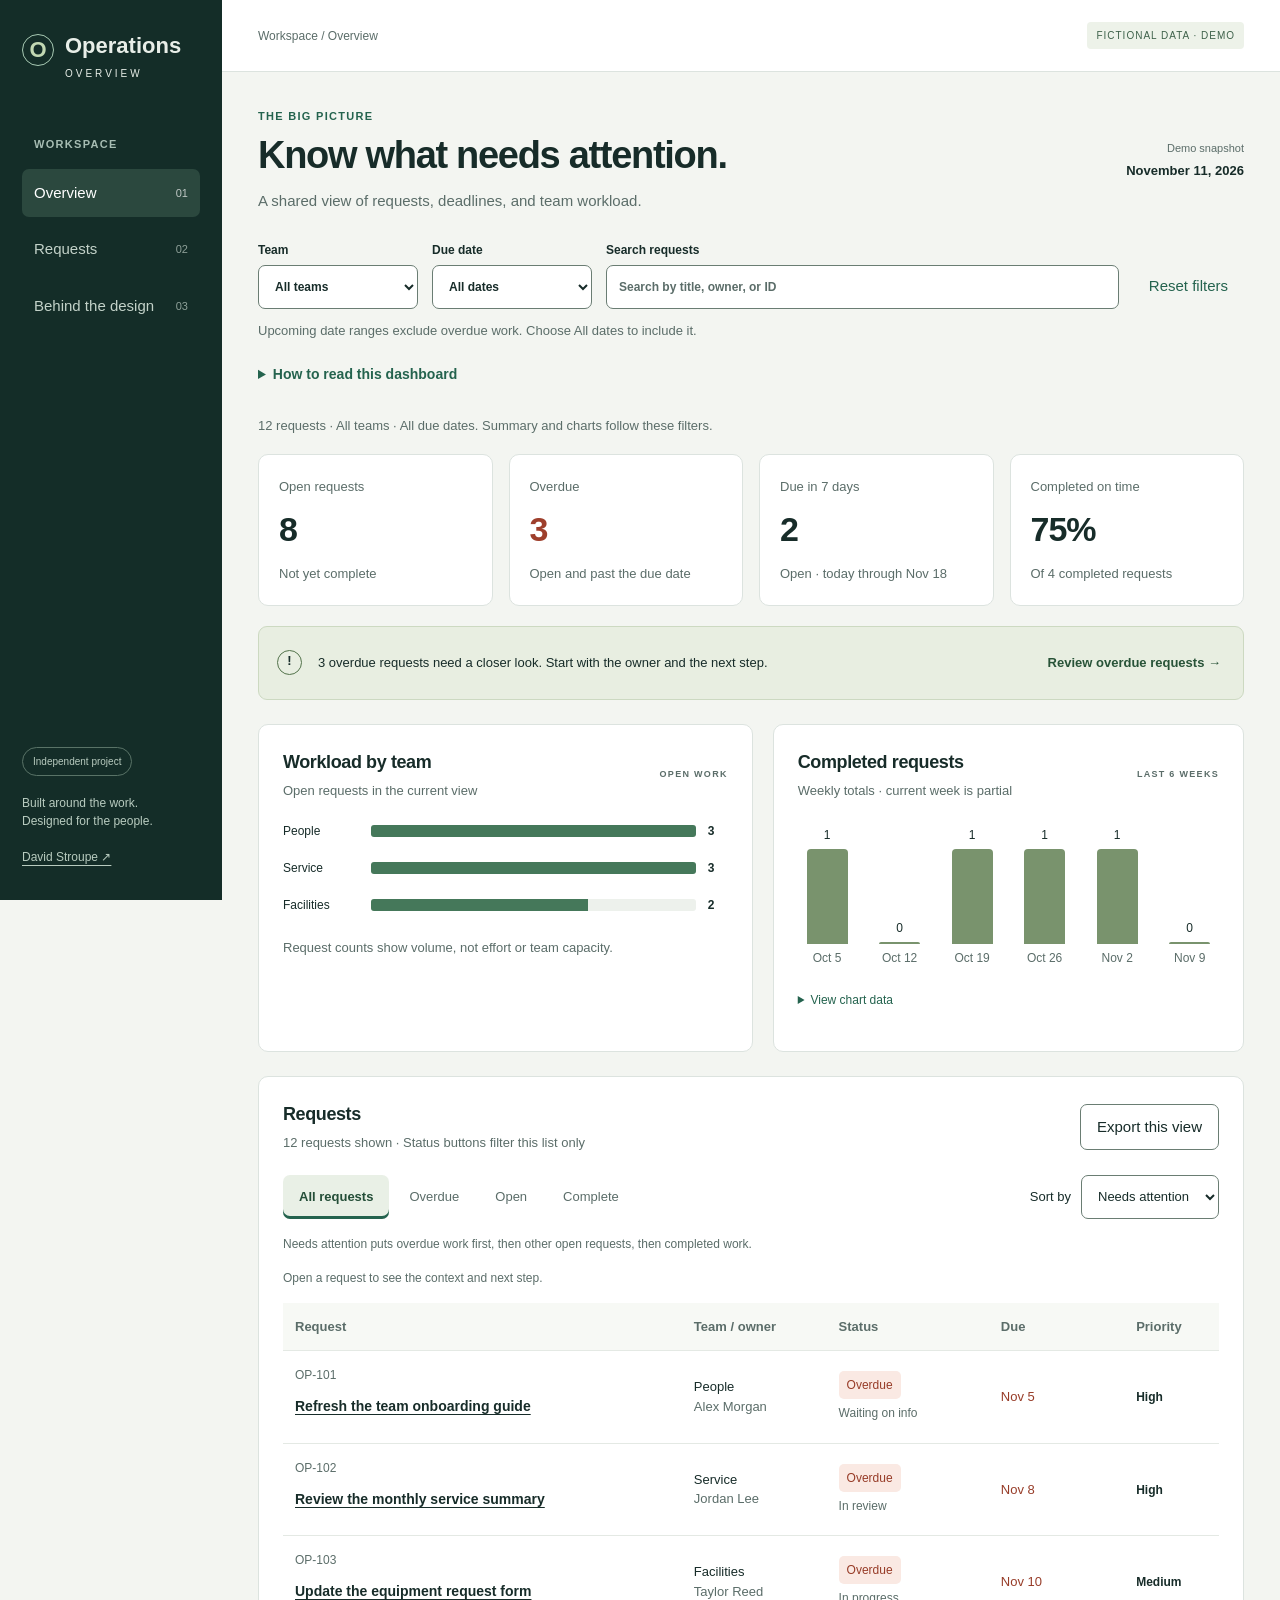
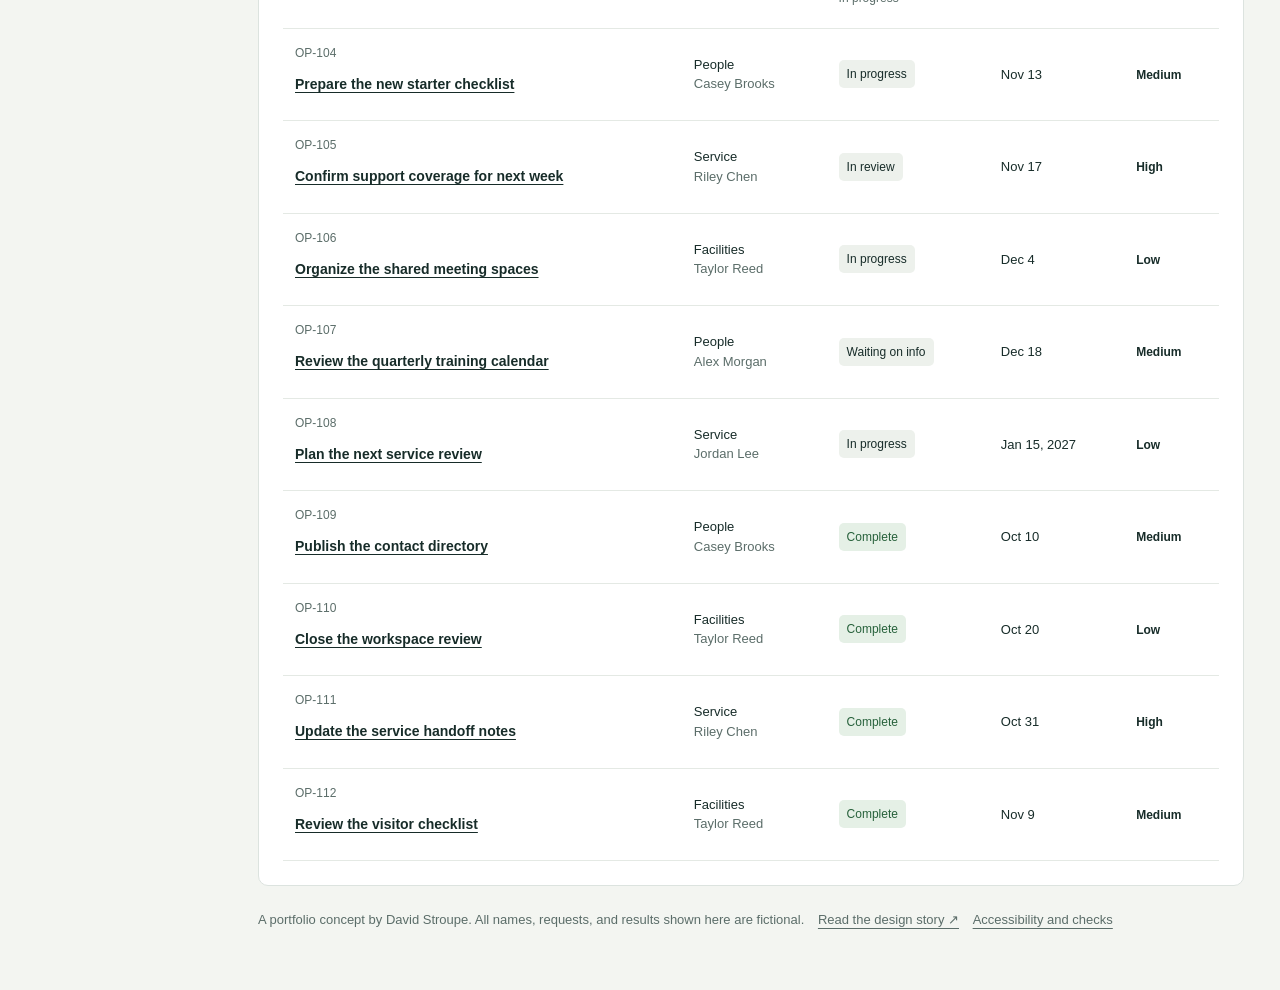
==== commit 2311d4c5: "Improve accessible help and keyboard support" ====
--- a/index.html
+++ b/index.html
@@ -2,11 +2,11 @@
 <a class="skip" href="#main">Skip to dashboard</a>
 <aside class="sidebar"><a class="brand" href="index.html"><span class="mark">O</span> Operations<br><span class="brand-sub">OVERVIEW</span></a><p class="navlabel">WORKSPACE</p><nav aria-label="Dashboard"><a class="selected" href="#main" aria-current="page">Overview <span>01</span></a><a href="#requests">Requests <span>02</span></a><a href="case-study.html">Behind the design <span>03</span></a></nav><div class="sidefoot"><span class="pill">Independent project</span><p>Built around the work.<br>Designed for the people.</p><a href="https://www.linkedin.com/in/david-stroupe/">David Stroupe ↗</a></div></aside>
 <div class="workspace"><header><span>Workspace / Overview</span><span class="demo">FICTIONAL DATA · DEMO</span></header><main id="main" tabindex="-1"><div class="heading"><div><p class="eyebrow">THE BIG PICTURE</p><h1>Know what needs attention.</h1><p class="muted">A shared view of requests, deadlines, and team workload.</p></div><div class="snapshot">Demo snapshot<br><strong>November 11, 2026</strong></div></div>
-<form id="filters" class="filters" aria-label="Filter dashboard"><label>Team<select id="team"><option value="all">All teams</option><option>People</option><option>Service</option><option>Facilities</option></select></label><label>Due date<select id="window"><option value="all">All dates</option><option value="30">Next 30 days</option><option value="60">Next 60 days</option><option value="90">Next 90 days</option></select></label><label class="search">Search requests<input id="search" type="search" placeholder="Search by title, owner, or ID"></label><button type="reset" class="quiet">Reset filters</button></form>
-<p class="filter-help">Upcoming date ranges exclude overdue work. Choose All dates to include it.</p><p id="scope" class="scope" aria-live="polite"></p><section id="metrics" class="metrics" aria-label="Request summary"></section>
+<form id="filters" class="filters" aria-label="Filter dashboard"><label>Team<select id="team" aria-describedby="scope"><option value="all">All teams</option><option>People</option><option>Service</option><option>Facilities</option></select></label><label>Due date<select id="window" aria-describedby="date-help"><option value="all">All dates</option><option value="30">Next 30 days</option><option value="60">Next 60 days</option><option value="90">Next 90 days</option></select></label><label class="search">Search requests<input id="search" aria-describedby="search-help" type="search" placeholder="Search by title, owner, or ID"></label><button type="reset" class="quiet">Reset filters</button></form>
+<p class="filter-help" id="date-help">Upcoming date ranges exclude overdue work. Choose All dates to include it.</p><p id="search-help" class="sr-only">Search by request title, owner, or ID. Results update as you type.</p><details class="dashboard-help"><summary>How to read this dashboard</summary><div><p>Team, due date, and search change the summary, charts, and request list. Status buttons change only the list.</p><p>Overdue means an unfinished request was due before November 11, 2026. Upcoming date ranges leave overdue work out. Completed on time compares completion dates with due dates, using only completed requests in this view.</p><p>Use Tab to move through controls, Enter or Space to activate buttons, and arrow keys in selection lists. Open a request for its context and next step. Escape closes request details and returns you to the list.</p></div></details><p id="scope" class="scope" aria-live="polite" aria-atomic="true"></p><section id="metrics" class="metrics" aria-label="Request summary"></section>
 <div class="insight"><span class="insight-icon" aria-hidden="true">!</span><p id="insight-text"></p><button id="show-overdue">Review overdue requests →</button></div>
 <div class="charts"><section class="panel"><div class="panel-heading"><div><h2>Workload by team</h2><p class="muted small">Open requests in the current view</p></div><span class="label">OPEN WORK</span></div><div id="workload"></div><p class="chartnote">Request counts show volume, not effort or team capacity.</p></section><section class="panel"><div class="panel-heading"><div><h2>Completed requests</h2><p class="muted small">Weekly totals · current week is partial</p></div><span class="label">LAST 6 WEEKS</span></div><div id="trend" class="trend"></div><details><summary>View chart data</summary><table id="trend-table"><caption>Completed requests by week</caption><thead><tr><th scope="col">Week starting</th><th scope="col">Completed</th></tr></thead><tbody></tbody></table></details></section></div>
-<section class="panel request-panel" id="requests"><div class="panel-heading"><div><h2>Requests</h2><p id="result-count" class="muted small" aria-live="polite"></p></div><button id="export" class="outline">Export this view</button></div><div class="request-controls"><div class="tabs" role="group" aria-label="Request status"><button type="button" data-status="all" aria-pressed="true">All requests</button><button type="button" data-status="overdue" aria-pressed="false">Overdue</button><button type="button" data-status="open" aria-pressed="false">Open</button><button type="button" data-status="complete" aria-pressed="false">Complete</button></div><label>Sort by<select id="sort"><option value="attention">Needs attention</option><option value="due">Due date</option><option value="priority">Priority</option></select></label></div><p class="table-note">Open a request to see the context and next step.</p><div class="table-wrap"><table class="requests-table"><caption class="sr-only">Requests matching the selected filters</caption><thead><tr><th scope="col">Request</th><th scope="col">Team / owner</th><th scope="col">Status</th><th scope="col">Due</th><th scope="col">Priority</th></tr></thead><tbody id="rows"></tbody></table></div><div id="empty" class="empty" hidden><h3>No requests in this view.</h3><p>Try another team, a wider date range, or clear your search.</p><button id="empty-reset">Clear filters</button></div></section>
+<section class="panel request-panel" id="requests"><div class="panel-heading"><div><h2>Requests</h2><p id="result-count" class="muted small" aria-live="polite" aria-atomic="true"></p></div><span class="help-wrap"><button id="export" class="outline" aria-describedby="export-help">Export this view</button><span class="tooltip" id="export-help" role="tooltip" hidden>Download the requests currently shown as a CSV, including work status and schedule. Nothing is sent to anyone.</span></span></div><div class="request-controls"><div class="tabs" role="group" aria-label="Request status"><button type="button" data-status="all" aria-pressed="true">All requests</button><button type="button" data-status="overdue" aria-pressed="false">Overdue</button><button type="button" data-status="open" aria-pressed="false">Open</button><button type="button" data-status="complete" aria-pressed="false">Complete</button></div><label>Sort by<select id="sort" aria-describedby="sort-help"><option value="attention">Needs attention</option><option value="due">Due date</option><option value="priority">Priority</option></select></label></div><p class="table-note" id="sort-help">Needs attention puts overdue work first, then other open requests, then completed work.</p><p class="table-note" id="request-help">Open a request to see the context and next step.</p><div class="table-wrap"><table class="requests-table" role="table"><caption class="sr-only">Requests matching the selected filters</caption><thead role="rowgroup"><tr role="row"><th role="columnheader" scope="col">Request</th><th scope="col">Team / owner</th><th scope="col">Status</th><th scope="col">Due</th><th scope="col">Priority</th></tr></thead><tbody id="rows" role="rowgroup"></tbody></table></div><div id="empty" class="empty" hidden><h3>No requests in this view.</h3><p>Try another team, a wider date range, or clear your search.</p><button id="empty-reset">Clear filters</button></div></section>
 <noscript><p class="notice">The dashboard needs JavaScript for filters and data. You can still <a href="case-study.html">read the case study</a>.</p></noscript><p class="footer-note">A portfolio concept by David Stroupe. All names, requests, and results shown here are fictional. <a href="case-study.html">Read the design story ↗</a> <a href="accessibility.html">Accessibility and checks</a></p><p id="notice" class="sr-only" role="status"></p></main></div>
 <dialog id="detail" aria-labelledby="detail-title"><div class="dialog-top"><span class="eyebrow">REQUEST DETAILS</span><button id="close-detail" aria-label="Close request details">Close ✕</button></div><div id="detail-body"></div></dialog>
 </body></html>
--- a/style.css
+++ b/style.css
@@ -26,3 +26,23 @@
 @media(max-width:1100px){.heading{flex-wrap:wrap}.snapshot{text-align:left}}
 @media(max-width:700px){.heading{display:block}.snapshot{margin-top:16px}.metric small{font-size:12px}.metric .metric-label{font-size:13px}.insight p{min-width:0}.insight button{margin-left:0}.panel-heading{flex-wrap:wrap}.filters select,.filters input{font-size:16px}.story .facts-grid{grid-template-columns:1fr}.requests-table tr{gap:12px}.story h1{overflow-wrap:break-word}.request-controls select{max-width:65%}}
 @media(forced-colors:active){button,input,select,.badge,.track,.bar{border:1px solid ButtonText}.tabs button[aria-pressed=true]{outline:2px solid Highlight}.track span,.week .bar{background:CanvasText}}
+
+/* Accessibility refinements: help is available without a pointer. */
+[hidden]{display:none!important}
+button:focus-visible,a:focus-visible,input:focus-visible,select:focus-visible,summary:focus-visible{outline:3px solid #075a9c;outline-offset:3px;box-shadow:0 0 0 2px white}
+.sidebar a:focus-visible{outline-color:#a8e0d0;box-shadow:none}
+button,input,select,summary,a{scroll-margin-block:24px}
+input:hover,select:hover{border-color:#172c29}
+.title-button:hover{background:#edf2e9;color:#172c29}
+.dashboard-help{margin:16px 0;color:var(--ink);font-size:14px}
+.dashboard-help summary{font-weight:600;display:list-item}
+.dashboard-help div{padding:12px 16px;background:white;border:1px solid #6a7d73;border-radius:7px}
+.dashboard-help p+p{margin-top:12px}
+.help-wrap{position:relative;display:inline-flex;max-width:100%}
+.tooltip{position:absolute;z-index:5;right:0;top:100%;width:280px;max-width:calc(100vw - 64px);background:#172c29;color:white;border:1px solid white;border-radius:6px;padding:14px;font-size:14px;line-height:1.5;box-shadow:0 5px 16px #172c2933}
+dialog{max-height:calc(100dvh - 32px);overflow:auto;overflow-wrap:anywhere}
+.dialog-top{position:sticky;top:-28px;background:white;z-index:1;padding-block:8px}
+main:focus{outline:none}
+nav a{min-height:44px;align-items:center}
+@media(max-width:700px){.dialog-top{top:-22px}.requests-table td[data-label]:before{font-size:12px}.story{overflow-wrap:anywhere}.tabs button{min-width:44px}}
+@media(forced-colors:active){button:focus-visible,a:focus-visible,input:focus-visible,select:focus-visible,summary:focus-visible{outline:3px solid Highlight;box-shadow:none}.tooltip{background:Canvas;color:CanvasText;border:1px solid CanvasText}.title-button{border:1px solid ButtonText}.tabs button[aria-pressed=true]{border:2px solid Highlight}}
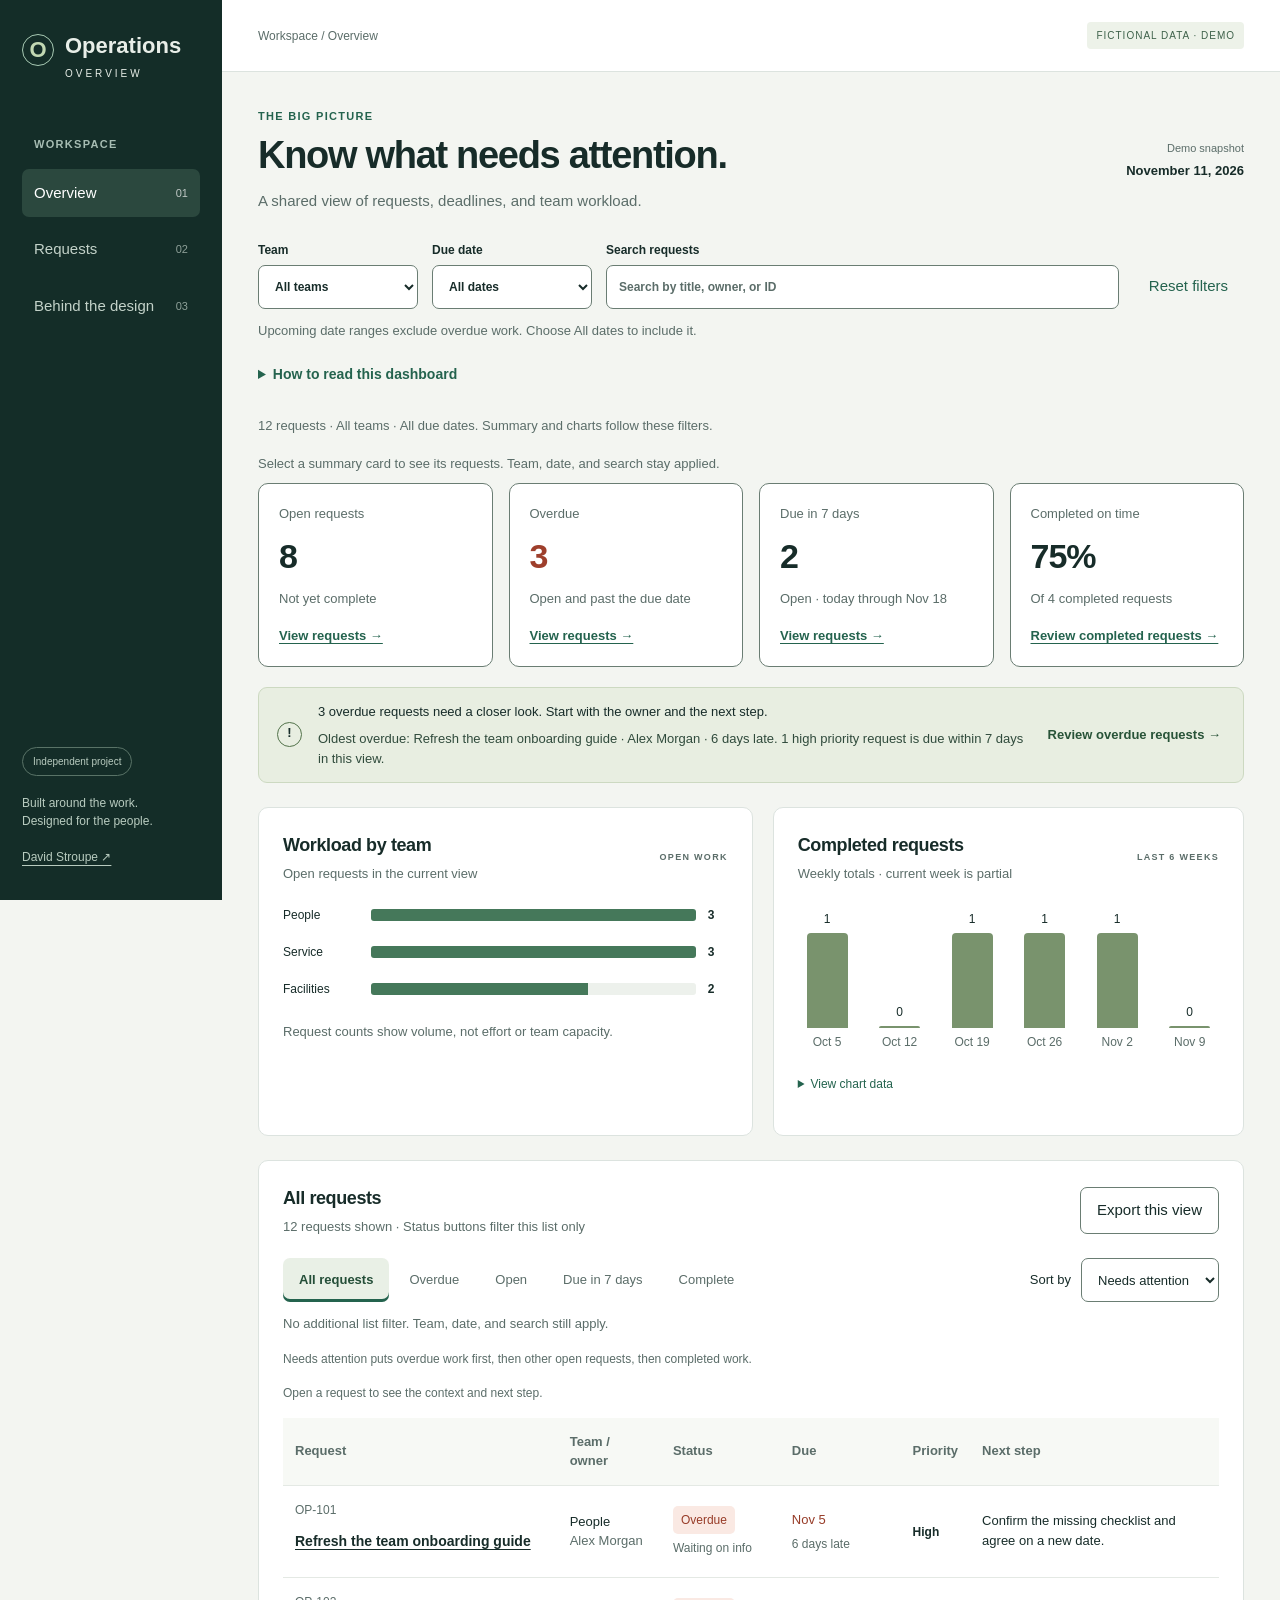
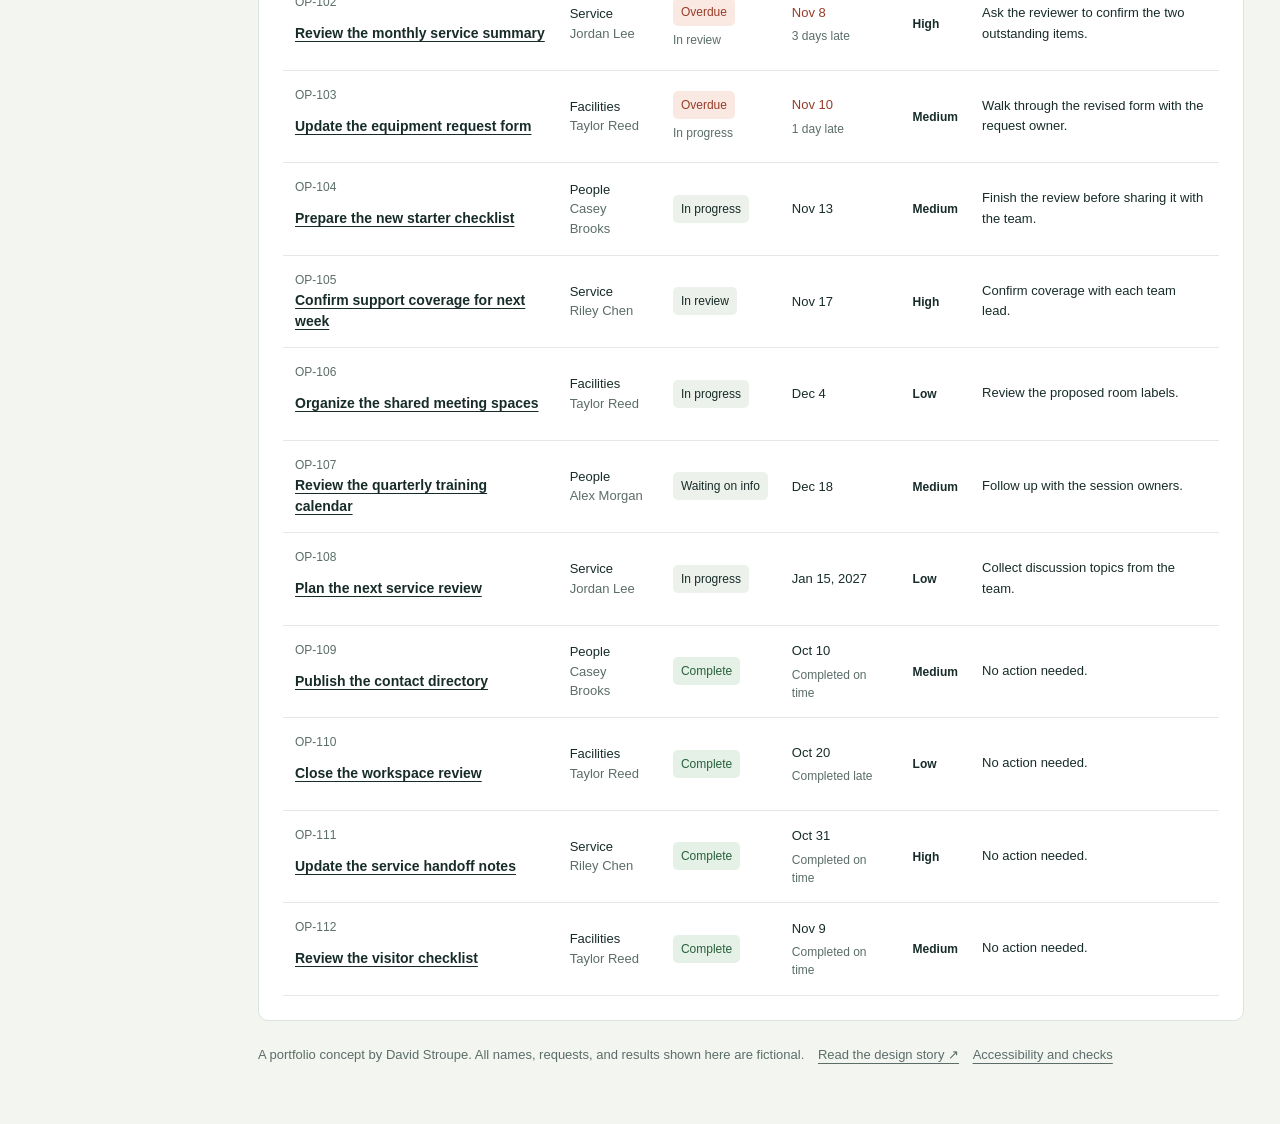
==== commit d1b8f5e3: "Connect summary cards to actionable request views" ====
--- a/index.html
+++ b/index.html
@@ -3,10 +3,10 @@
 <aside class="sidebar"><a class="brand" href="index.html"><span class="mark">O</span> Operations<br><span class="brand-sub">OVERVIEW</span></a><p class="navlabel">WORKSPACE</p><nav aria-label="Dashboard"><a class="selected" href="#main" aria-current="page">Overview <span>01</span></a><a href="#requests">Requests <span>02</span></a><a href="case-study.html">Behind the design <span>03</span></a></nav><div class="sidefoot"><span class="pill">Independent project</span><p>Built around the work.<br>Designed for the people.</p><a href="https://www.linkedin.com/in/david-stroupe/">David Stroupe ↗</a></div></aside>
 <div class="workspace"><header><span>Workspace / Overview</span><span class="demo">FICTIONAL DATA · DEMO</span></header><main id="main" tabindex="-1"><div class="heading"><div><p class="eyebrow">THE BIG PICTURE</p><h1>Know what needs attention.</h1><p class="muted">A shared view of requests, deadlines, and team workload.</p></div><div class="snapshot">Demo snapshot<br><strong>November 11, 2026</strong></div></div>
 <form id="filters" class="filters" aria-label="Filter dashboard"><label>Team<select id="team" aria-describedby="scope"><option value="all">All teams</option><option>People</option><option>Service</option><option>Facilities</option></select></label><label>Due date<select id="window" aria-describedby="date-help"><option value="all">All dates</option><option value="30">Next 30 days</option><option value="60">Next 60 days</option><option value="90">Next 90 days</option></select></label><label class="search">Search requests<input id="search" aria-describedby="search-help" type="search" placeholder="Search by title, owner, or ID"></label><button type="reset" class="quiet">Reset filters</button></form>
-<p class="filter-help" id="date-help">Upcoming date ranges exclude overdue work. Choose All dates to include it.</p><p id="search-help" class="sr-only">Search by request title, owner, or ID. Results update as you type.</p><details class="dashboard-help"><summary>How to read this dashboard</summary><div><p>Team, due date, and search change the summary, charts, and request list. Status buttons change only the list.</p><p>Overdue means an unfinished request was due before November 11, 2026. Upcoming date ranges leave overdue work out. Completed on time compares completion dates with due dates, using only completed requests in this view.</p><p>Use Tab to move through controls, Enter or Space to activate buttons, and arrow keys in selection lists. Open a request for its context and next step. Escape closes request details and returns you to the list.</p></div></details><p id="scope" class="scope" aria-live="polite" aria-atomic="true"></p><section id="metrics" class="metrics" aria-label="Request summary"></section>
-<div class="insight"><span class="insight-icon" aria-hidden="true">!</span><p id="insight-text"></p><button id="show-overdue">Review overdue requests →</button></div>
+<p class="filter-help" id="date-help">Upcoming date ranges exclude overdue work. Choose All dates to include it.</p><p id="search-help" class="sr-only">Search by request title, owner, or ID. Results update as you type.</p><details class="dashboard-help"><summary>How to read this dashboard</summary><div><p>Team, due date, and search change the summary, charts, and request list. Status buttons change only the list.</p><p>Overdue means an unfinished request was due before November 11, 2026. Upcoming date ranges leave overdue work out. Completed on time compares completion dates with due dates, using only completed requests in this view.</p><p>Use Tab to move through controls, Enter or Space to activate buttons, and arrow keys in selection lists. Open a request for its context and next step. Escape closes request details and returns you to the list.</p></div></details><p id="scope" class="scope" aria-live="polite" aria-atomic="true"></p><p class="filter-help">Select a summary card to see its requests. Team, date, and search stay applied.</p><section id="metrics" class="metrics" aria-label="Request summary"></section>
+<div class="insight"><span class="insight-icon" aria-hidden="true">!</span><div class="briefing"><p id="insight-text"></p><p id="briefing-detail"></p></div><button id="show-overdue">Review overdue requests →</button></div>
 <div class="charts"><section class="panel"><div class="panel-heading"><div><h2>Workload by team</h2><p class="muted small">Open requests in the current view</p></div><span class="label">OPEN WORK</span></div><div id="workload"></div><p class="chartnote">Request counts show volume, not effort or team capacity.</p></section><section class="panel"><div class="panel-heading"><div><h2>Completed requests</h2><p class="muted small">Weekly totals · current week is partial</p></div><span class="label">LAST 6 WEEKS</span></div><div id="trend" class="trend"></div><details><summary>View chart data</summary><table id="trend-table"><caption>Completed requests by week</caption><thead><tr><th scope="col">Week starting</th><th scope="col">Completed</th></tr></thead><tbody></tbody></table></details></section></div>
-<section class="panel request-panel" id="requests"><div class="panel-heading"><div><h2>Requests</h2><p id="result-count" class="muted small" aria-live="polite" aria-atomic="true"></p></div><span class="help-wrap"><button id="export" class="outline" aria-describedby="export-help">Export this view</button><span class="tooltip" id="export-help" role="tooltip" hidden>Download the requests currently shown as a CSV, including work status and schedule. Nothing is sent to anyone.</span></span></div><div class="request-controls"><div class="tabs" role="group" aria-label="Request status"><button type="button" data-status="all" aria-pressed="true">All requests</button><button type="button" data-status="overdue" aria-pressed="false">Overdue</button><button type="button" data-status="open" aria-pressed="false">Open</button><button type="button" data-status="complete" aria-pressed="false">Complete</button></div><label>Sort by<select id="sort" aria-describedby="sort-help"><option value="attention">Needs attention</option><option value="due">Due date</option><option value="priority">Priority</option></select></label></div><p class="table-note" id="sort-help">Needs attention puts overdue work first, then other open requests, then completed work.</p><p class="table-note" id="request-help">Open a request to see the context and next step.</p><div class="table-wrap"><table class="requests-table" role="table"><caption class="sr-only">Requests matching the selected filters</caption><thead role="rowgroup"><tr role="row"><th role="columnheader" scope="col">Request</th><th scope="col">Team / owner</th><th scope="col">Status</th><th scope="col">Due</th><th scope="col">Priority</th></tr></thead><tbody id="rows" role="rowgroup"></tbody></table></div><div id="empty" class="empty" hidden><h3>No requests in this view.</h3><p>Try another team, a wider date range, or clear your search.</p><button id="empty-reset">Clear filters</button></div></section>
+<section class="panel request-panel" id="requests"><div class="panel-heading"><div><h2 id="requests-heading" tabindex="-1">Requests</h2><p id="result-count" class="muted small" aria-live="polite" aria-atomic="true"></p></div><span class="help-wrap"><button id="export" class="outline" aria-describedby="export-help">Export this view</button><span class="tooltip" id="export-help" role="tooltip" hidden>Download the requests currently shown as a CSV, including work status and schedule. Nothing is sent to anyone.</span></span></div><div class="request-controls"><div class="tabs" role="group" aria-label="Request status"><button type="button" data-status="all" aria-pressed="true">All requests</button><button type="button" data-status="overdue" aria-pressed="false">Overdue</button><button type="button" data-status="open" aria-pressed="false">Open</button><button type="button" data-status="due" aria-pressed="false">Due in 7 days</button><button type="button" data-status="complete" aria-pressed="false">Complete</button></div><label>Sort by<select id="sort" aria-describedby="sort-help"><option value="attention">Needs attention</option><option value="due">Due date</option><option value="priority">Priority</option></select></label></div><div class="list-filter"><p id="active-filter"></p><button id="clear-list" class="quiet" type="button" hidden>Show all requests in this view</button></div><p class="table-note" id="sort-help">Needs attention puts overdue work first, then other open requests, then completed work.</p><p class="table-note" id="request-help">Open a request to see the context and next step.</p><div class="table-wrap"><table class="requests-table" role="table"><caption class="sr-only">Requests matching the selected filters</caption><thead role="rowgroup"><tr role="row"><th role="columnheader" scope="col">Request</th><th scope="col">Team / owner</th><th scope="col">Status</th><th scope="col">Due</th><th scope="col">Priority</th><th scope="col">Next step</th></tr></thead><tbody id="rows" role="rowgroup"></tbody></table></div><div id="empty" class="empty" hidden><h3>No requests in this view.</h3><p>Try another team, a wider date range, or clear your search.</p><button id="empty-reset">Clear filters</button></div></section>
 <noscript><p class="notice">The dashboard needs JavaScript for filters and data. You can still <a href="case-study.html">read the case study</a>.</p></noscript><p class="footer-note">A portfolio concept by David Stroupe. All names, requests, and results shown here are fictional. <a href="case-study.html">Read the design story ↗</a> <a href="accessibility.html">Accessibility and checks</a></p><p id="notice" class="sr-only" role="status"></p></main></div>
 <dialog id="detail" aria-labelledby="detail-title"><div class="dialog-top"><span class="eyebrow">REQUEST DETAILS</span><button id="close-detail" aria-label="Close request details">Close ✕</button></div><div id="detail-body"></div></dialog>
 </body></html>
--- a/style.css
+++ b/style.css
@@ -46,3 +46,19 @@
 nav a{min-height:44px;align-items:center}
 @media(max-width:700px){.dialog-top{top:-22px}.requests-table td[data-label]:before{font-size:12px}.story{overflow-wrap:anywhere}.tabs button{min-width:44px}}
 @media(forced-colors:active){button:focus-visible,a:focus-visible,input:focus-visible,select:focus-visible,summary:focus-visible{outline:3px solid Highlight;box-shadow:none}.tooltip{background:Canvas;color:CanvasText;border:1px solid CanvasText}.title-button{border:1px solid ButtonText}.tabs button[aria-pressed=true]{border:2px solid Highlight}}
+
+/* Summary cards lead directly to the work behind each number. */
+button.metric{text-align:left;color:var(--ink);cursor:pointer;border:1px solid #6a7d73;white-space:normal;display:block;width:100%;font-weight:400}
+button.metric:hover{background:#e9f0e6;filter:none;border-color:#24634e}
+button.metric[aria-pressed=true]{border:3px solid #24634e;padding:18px;background:#e9f0e6}
+.metric-action{display:block;margin-top:14px;font-size:13px;font-weight:600;color:#24634e;text-decoration:underline;text-underline-offset:3px}
+.briefing{flex:1;min-width:0}.briefing p+p{margin-top:8px;font-size:13px;color:#304b3c}
+.list-filter{display:flex;flex-wrap:wrap;align-items:center;gap:8px;margin-top:12px;font-size:13px;color:var(--muted)}
+.list-filter p{flex:1;min-width:180px}
+.next-step{min-width:140px;max-width:260px;line-height:1.6}
+#requests-heading:focus{outline:3px solid #075a9c;outline-offset:5px}
+@media(max-width:1100px){button.metric[aria-pressed=true]{padding:14px}.requests-table td,.requests-table th{padding:12px 8px}}
+@media(max-width:700px){.requests-table td.next-step{grid-column:1/-1;max-width:none}.briefing{flex-basis:80%}.metric-action{font-size:12px}.requests-table td{padding:0}}
+@media(forced-colors:active){button.metric[aria-pressed=true]{border:3px solid Highlight}.metric-action{color:LinkText}}
+
+button.metric{display:flex;flex-direction:column;align-items:flex-start}.metric-action{margin-top:auto;padding-top:14px}.metric small{margin-bottom:4px}.metrics{margin-top:10px}
